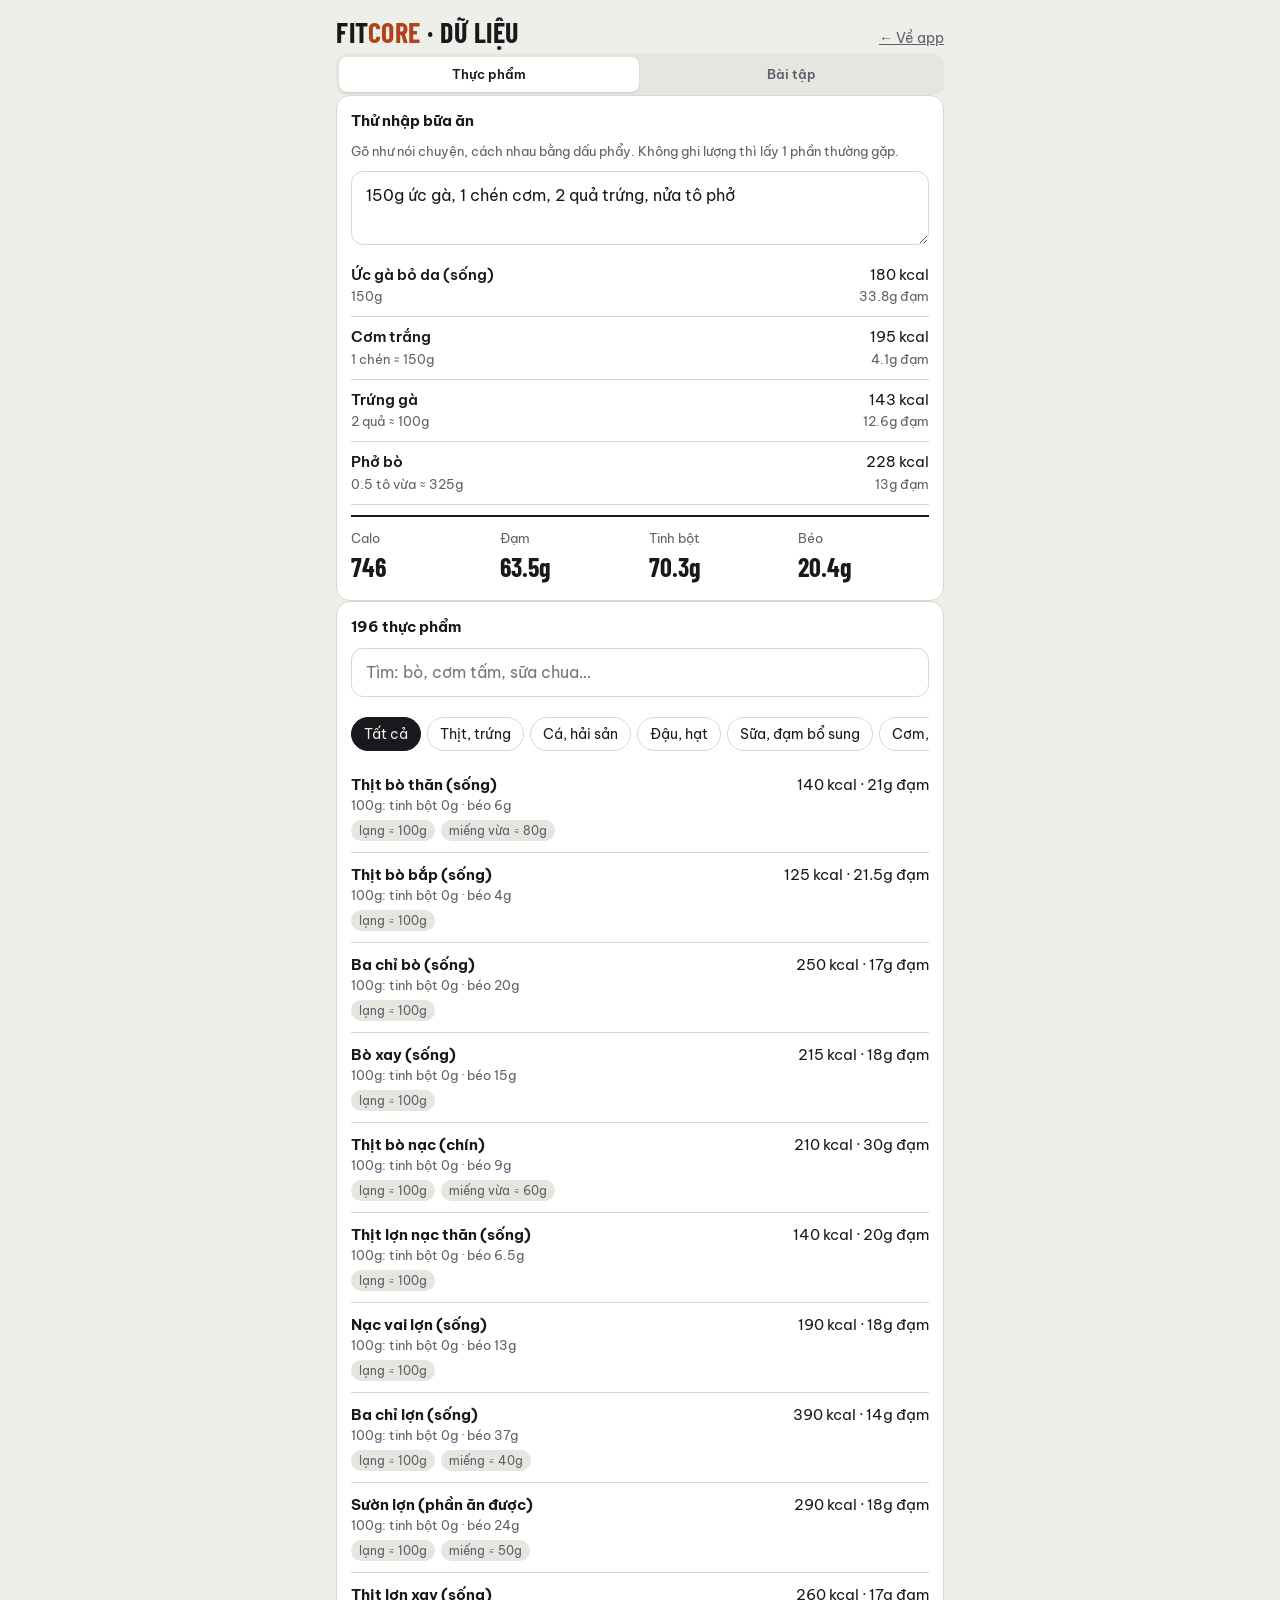
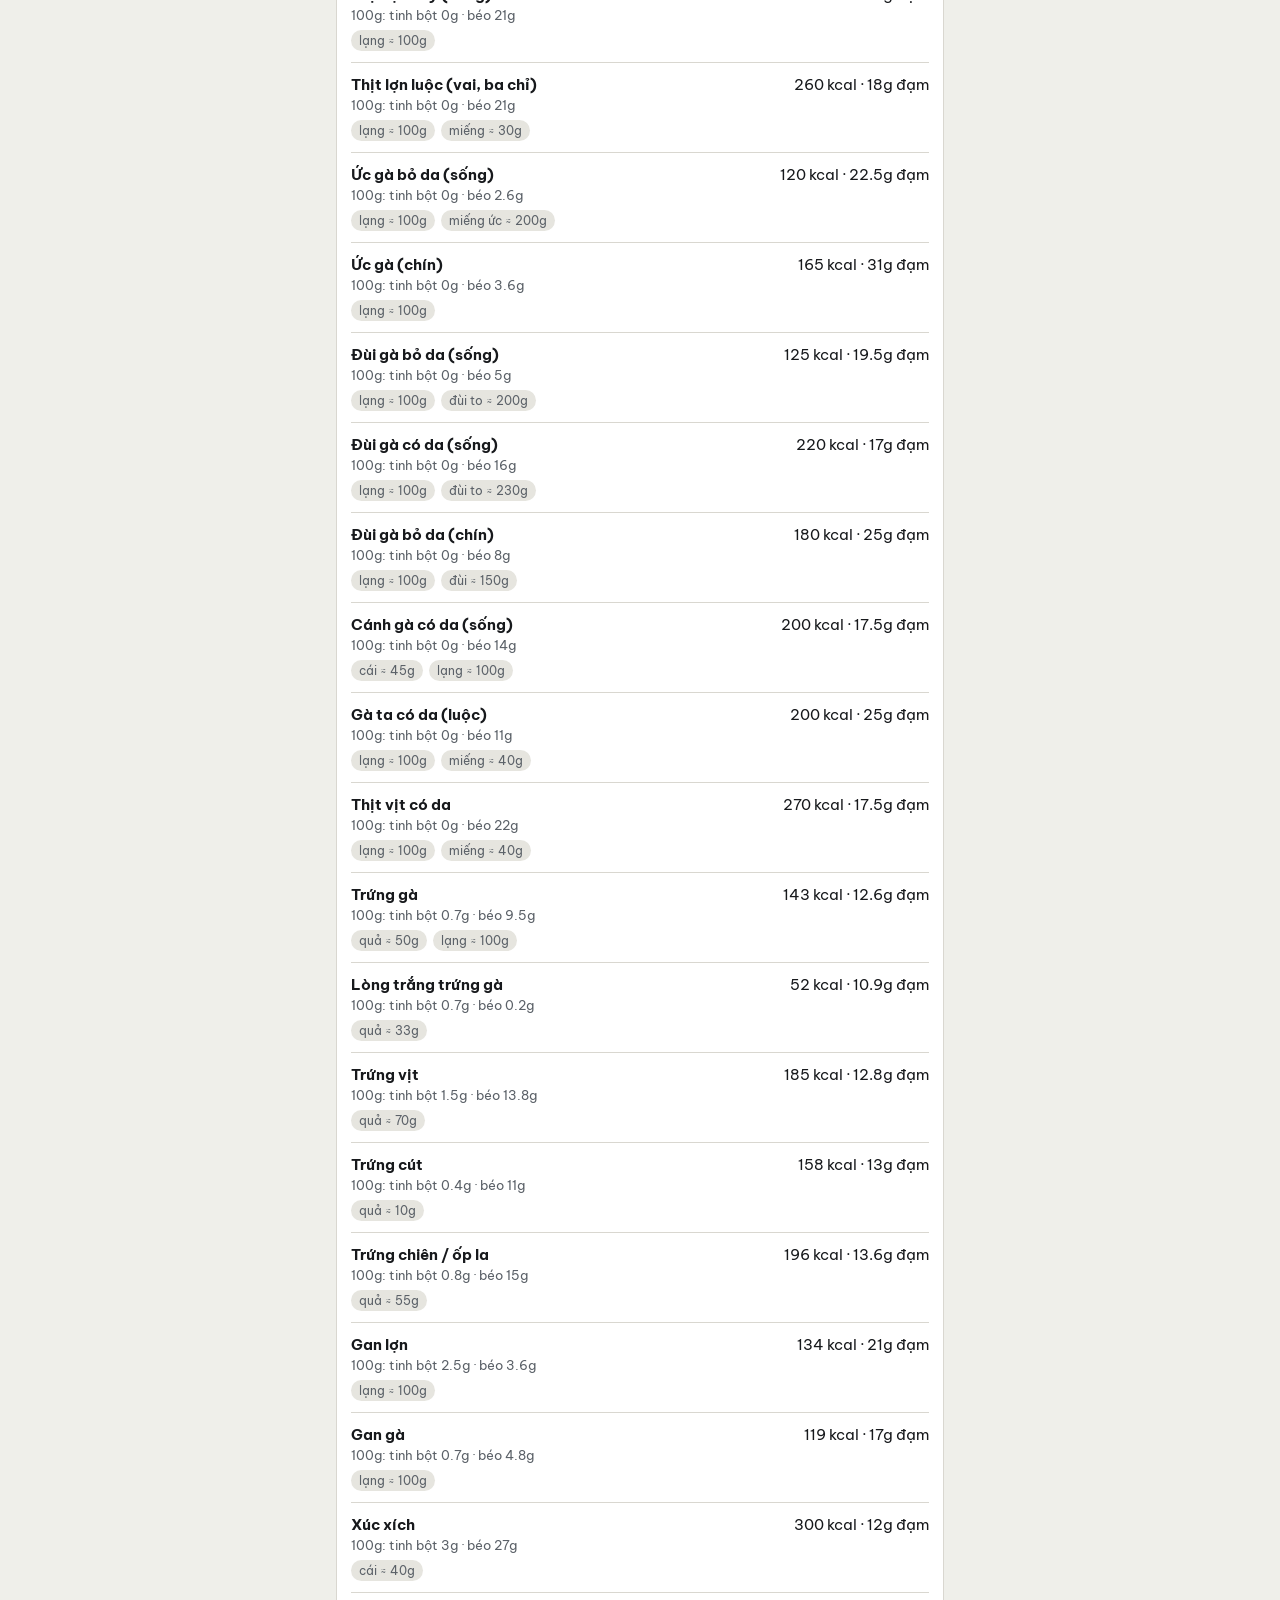
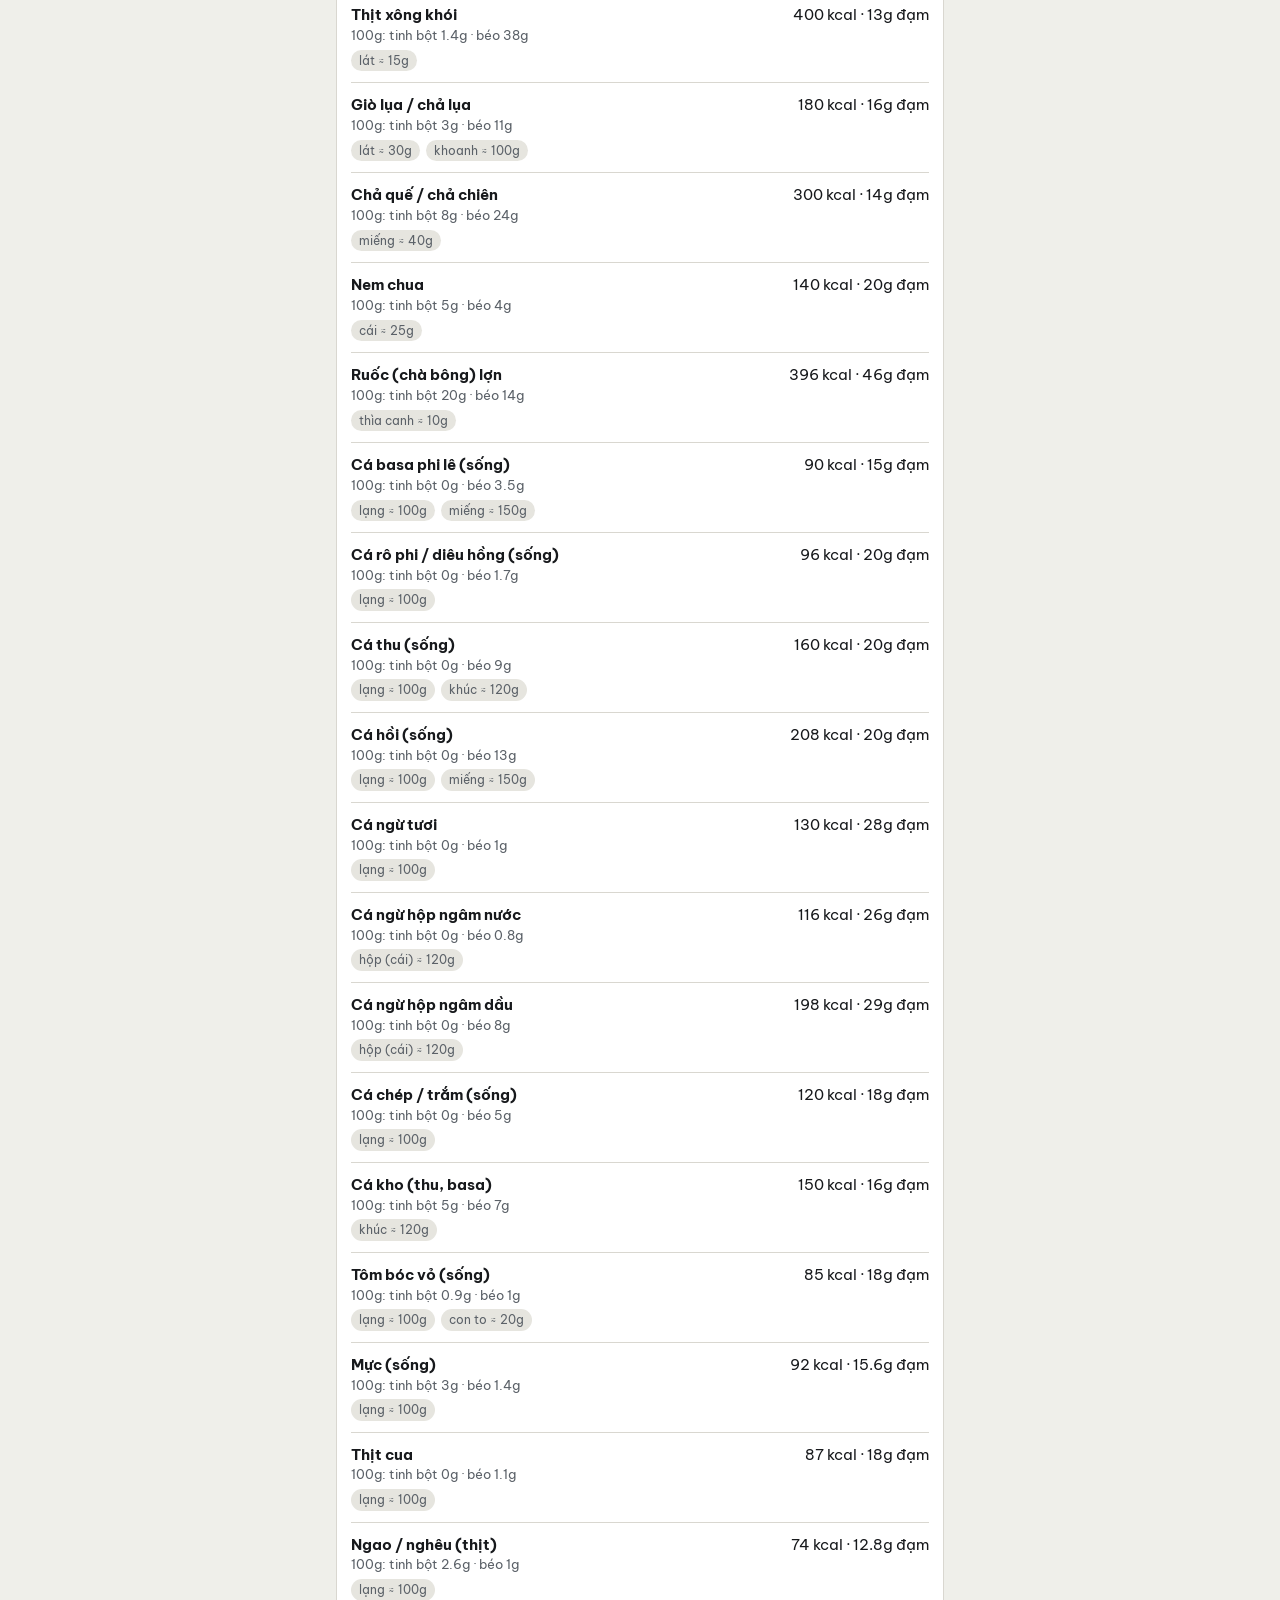
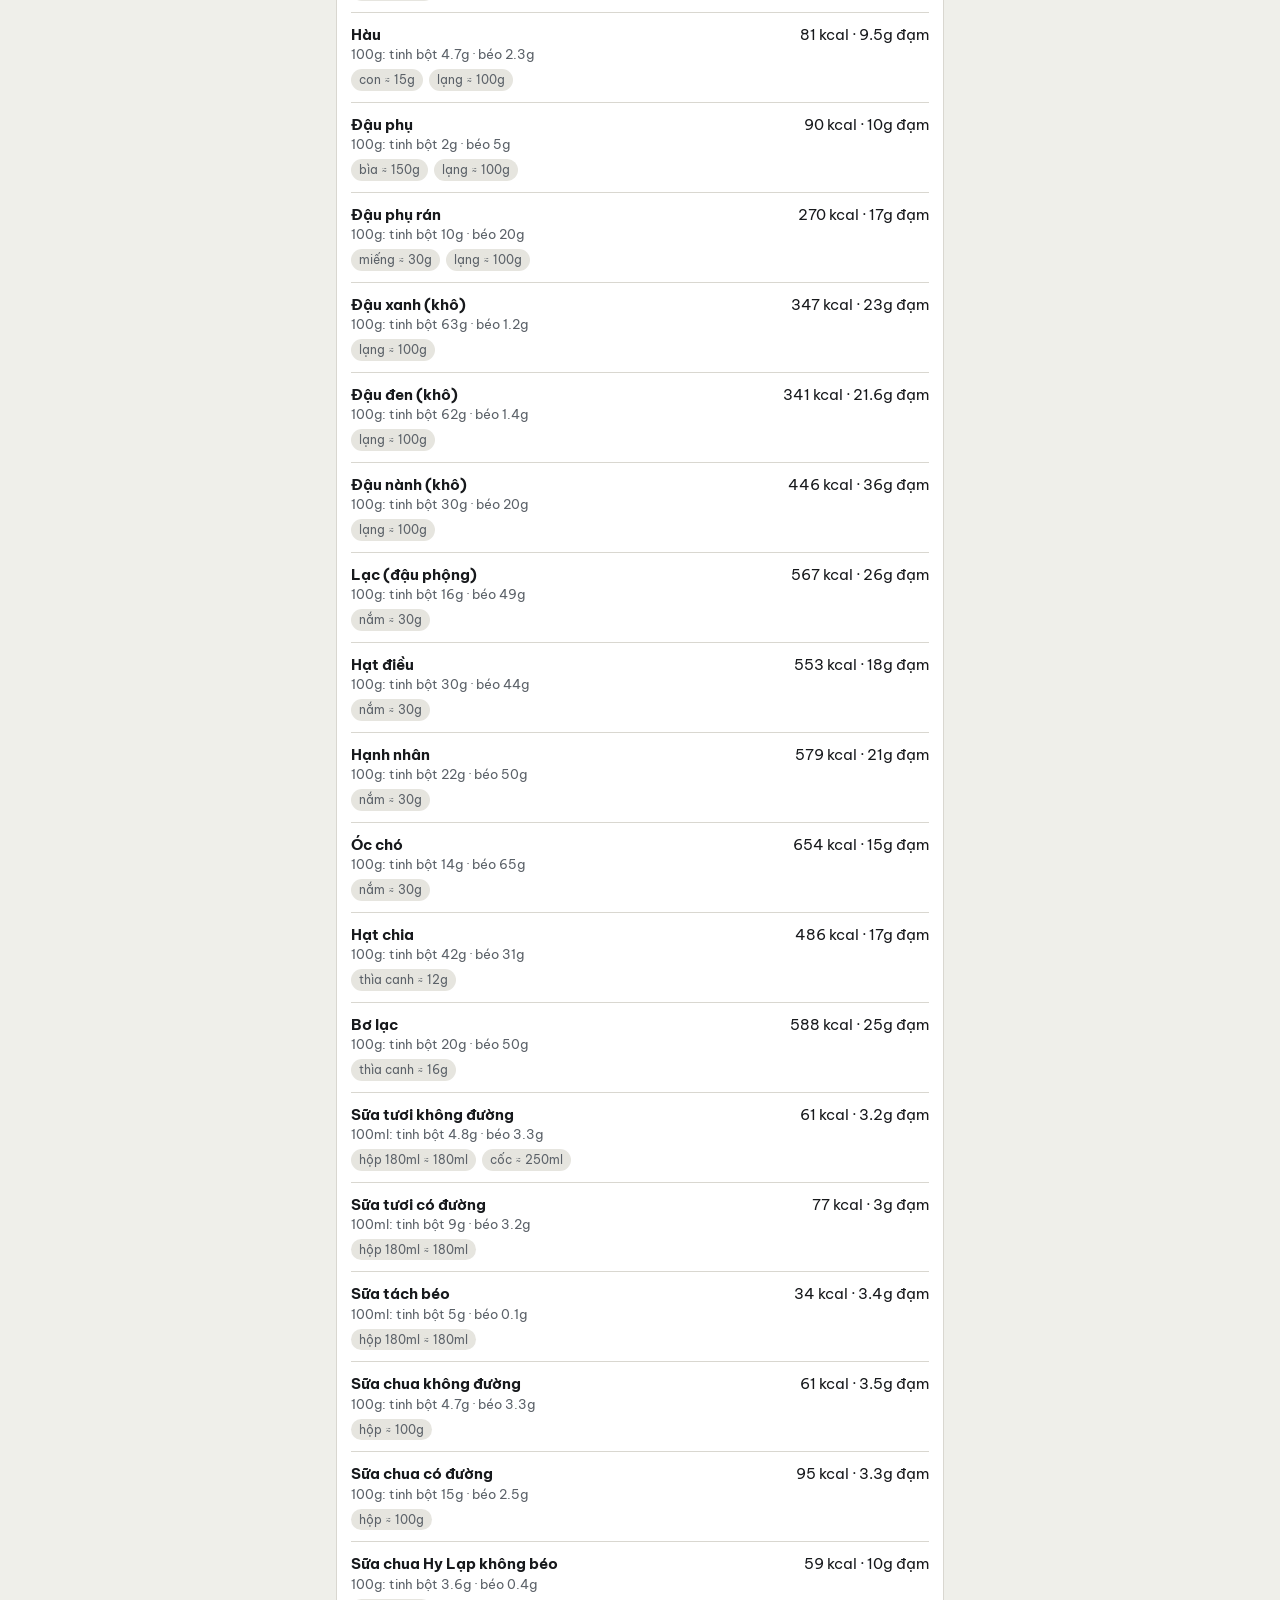
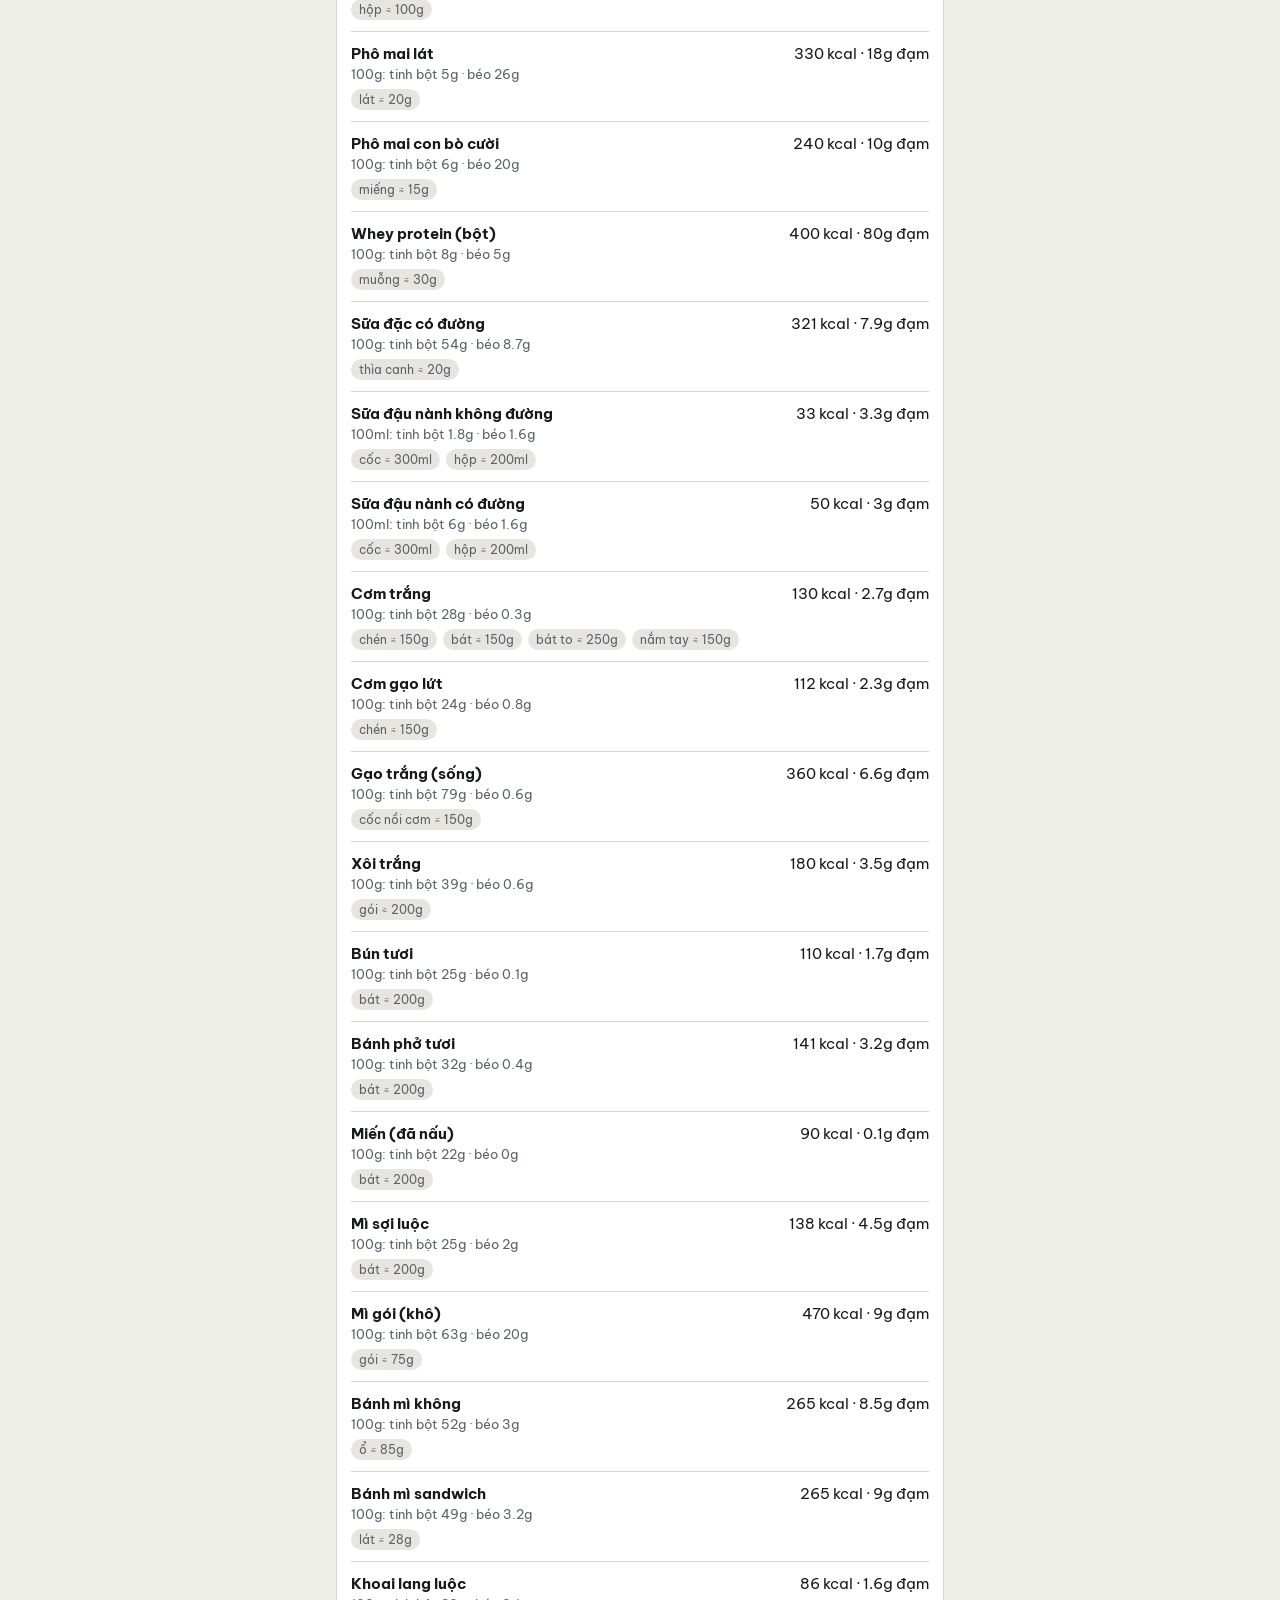
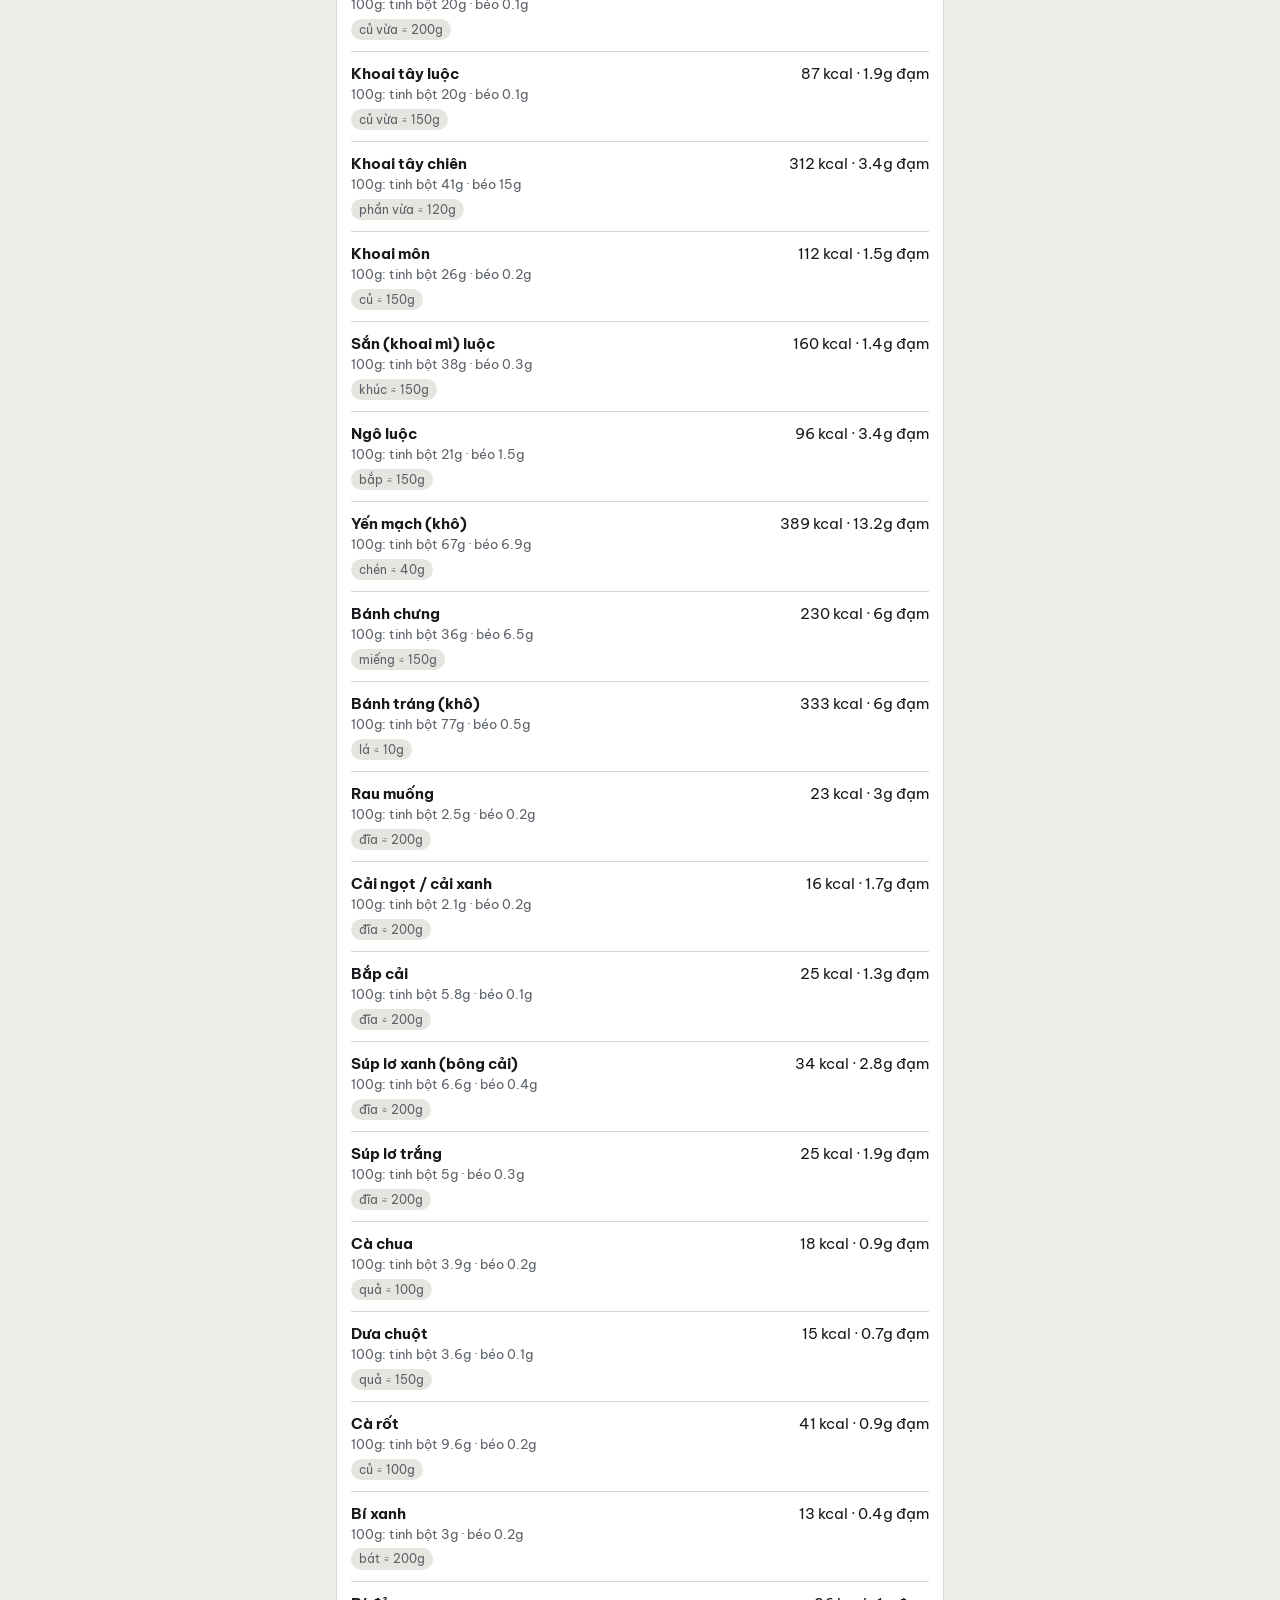
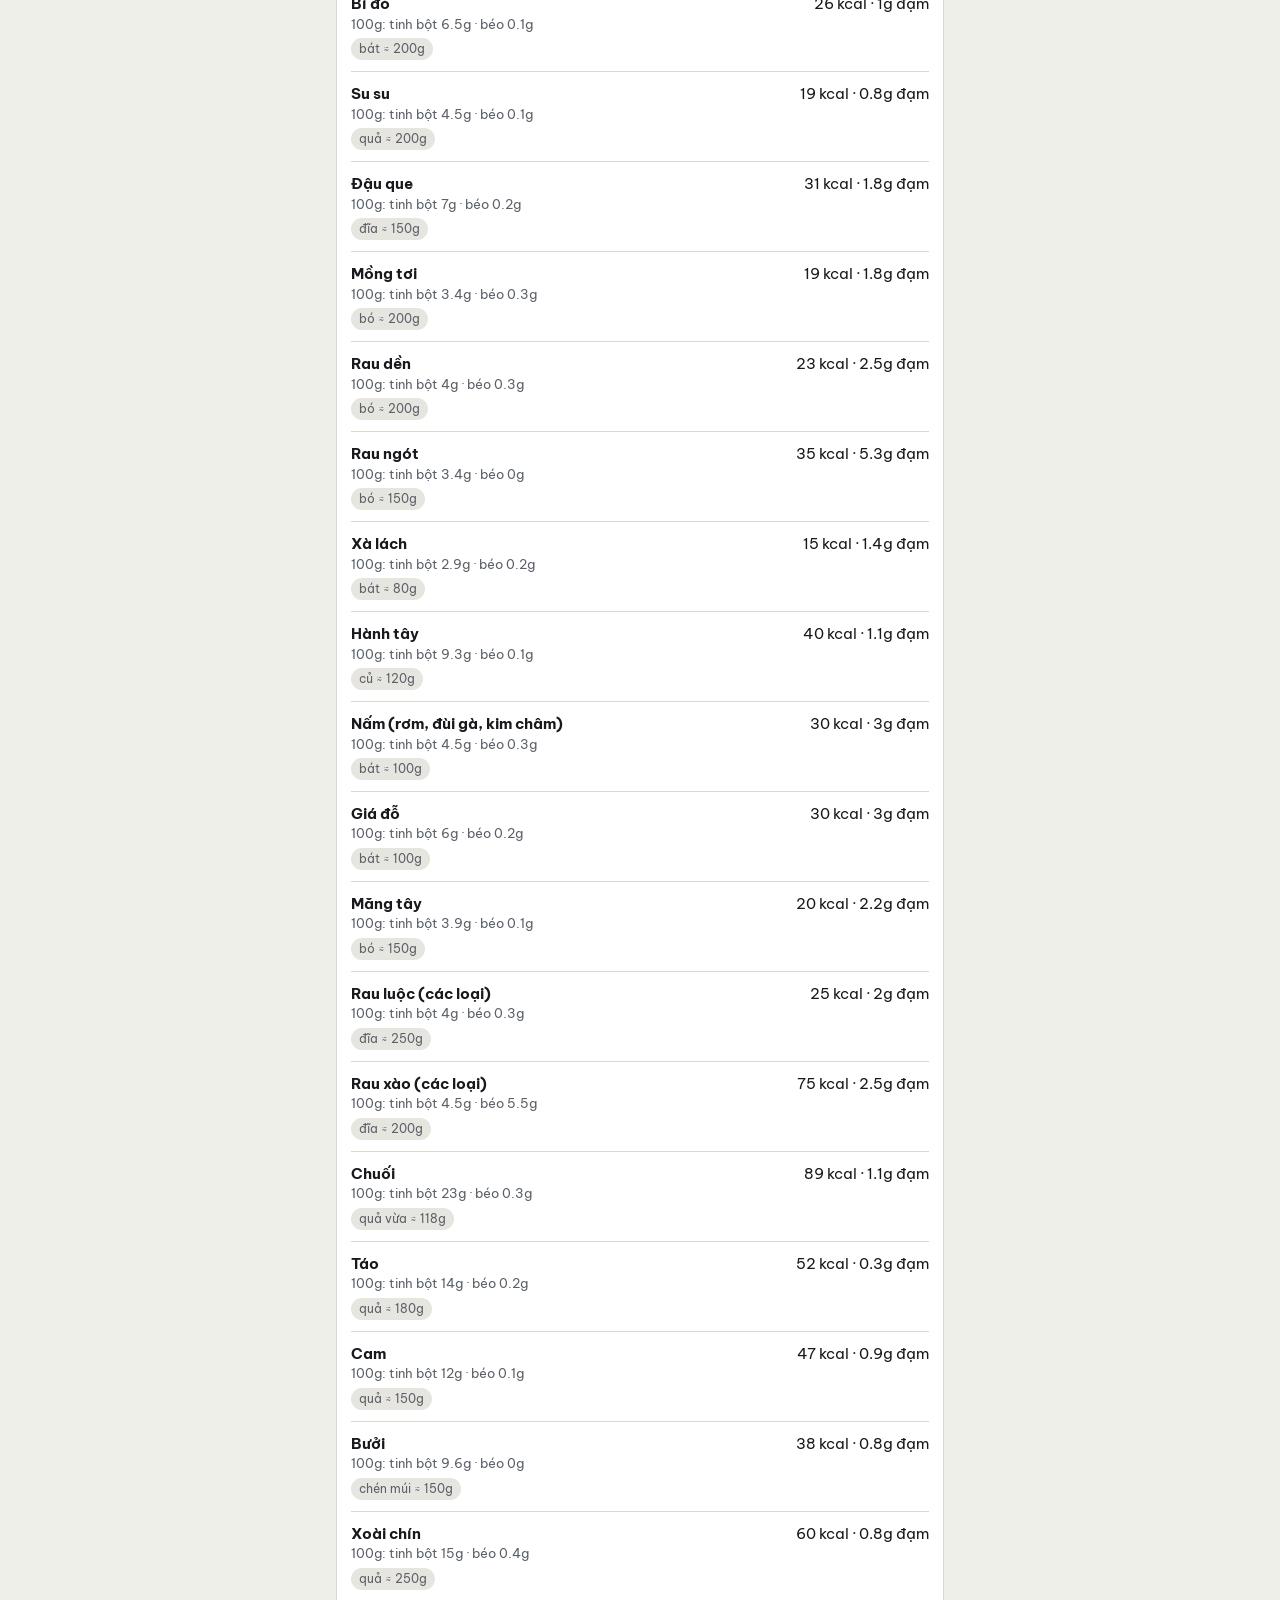
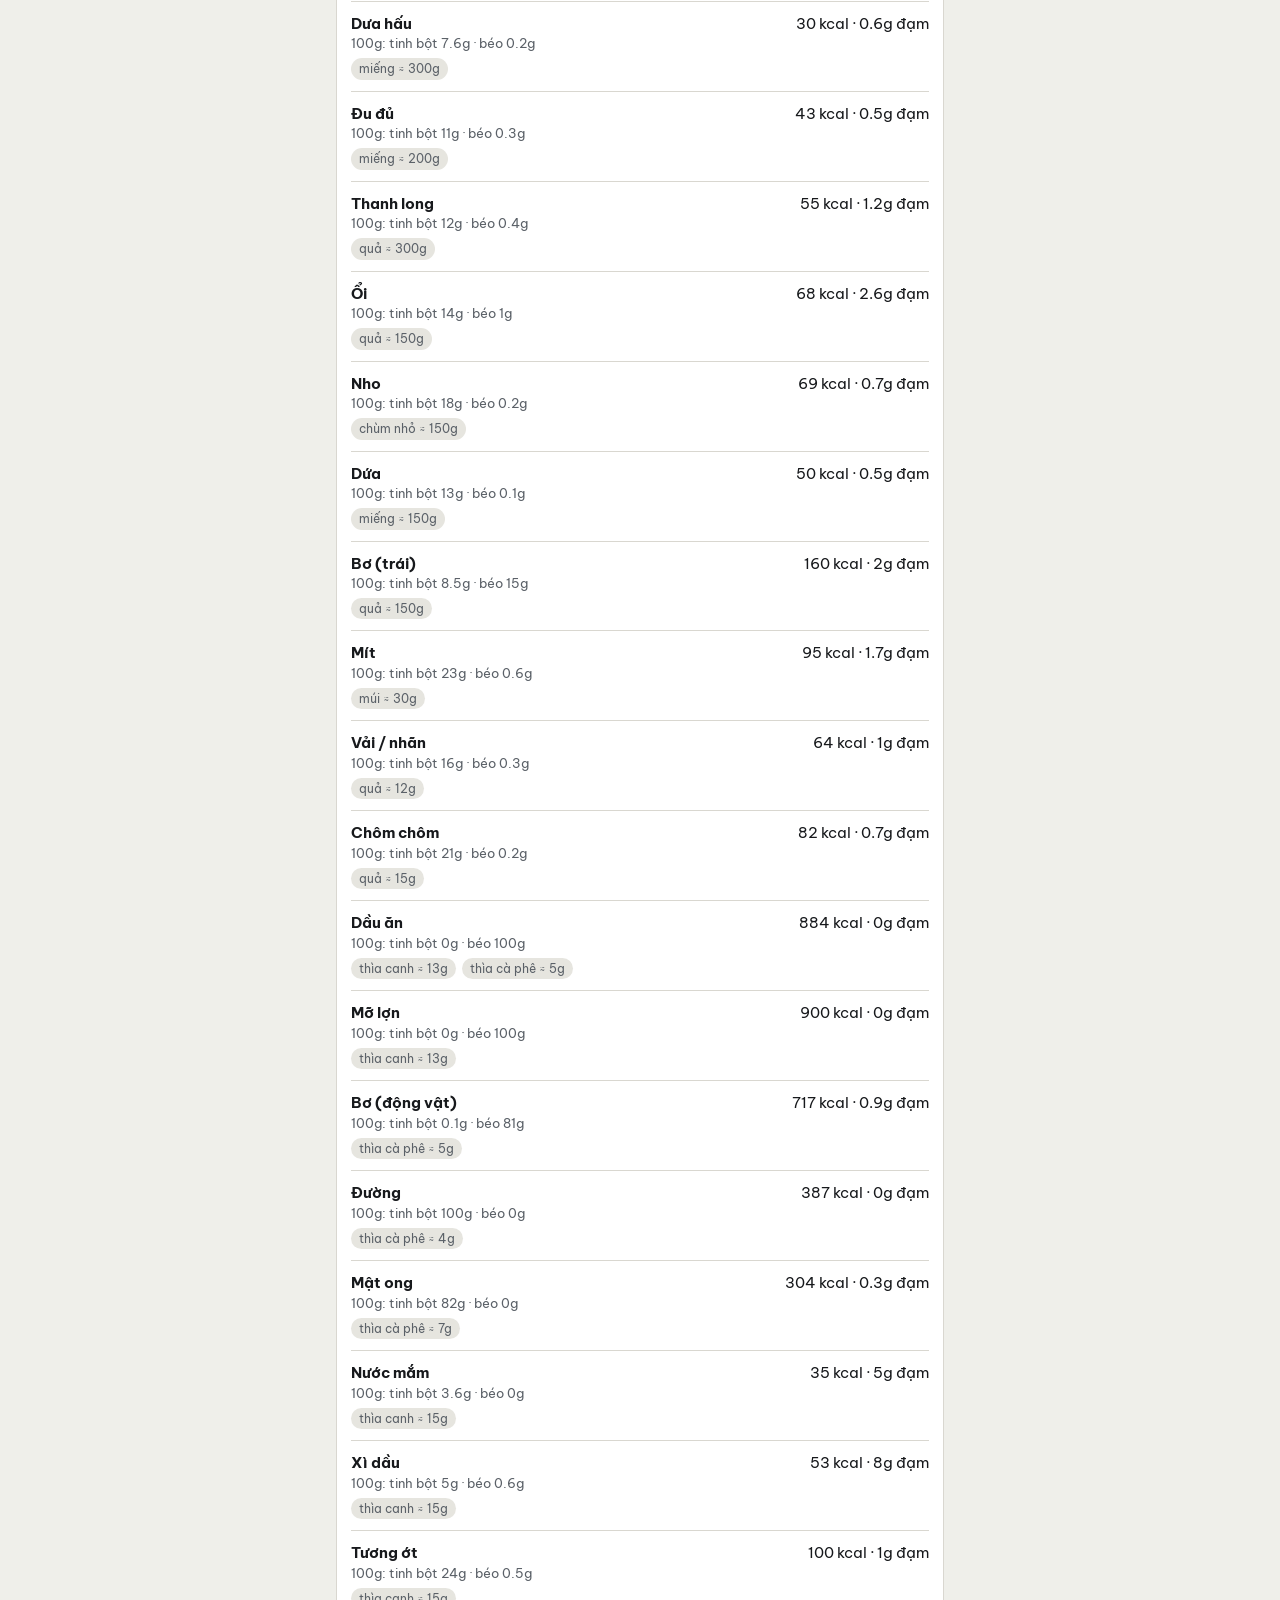
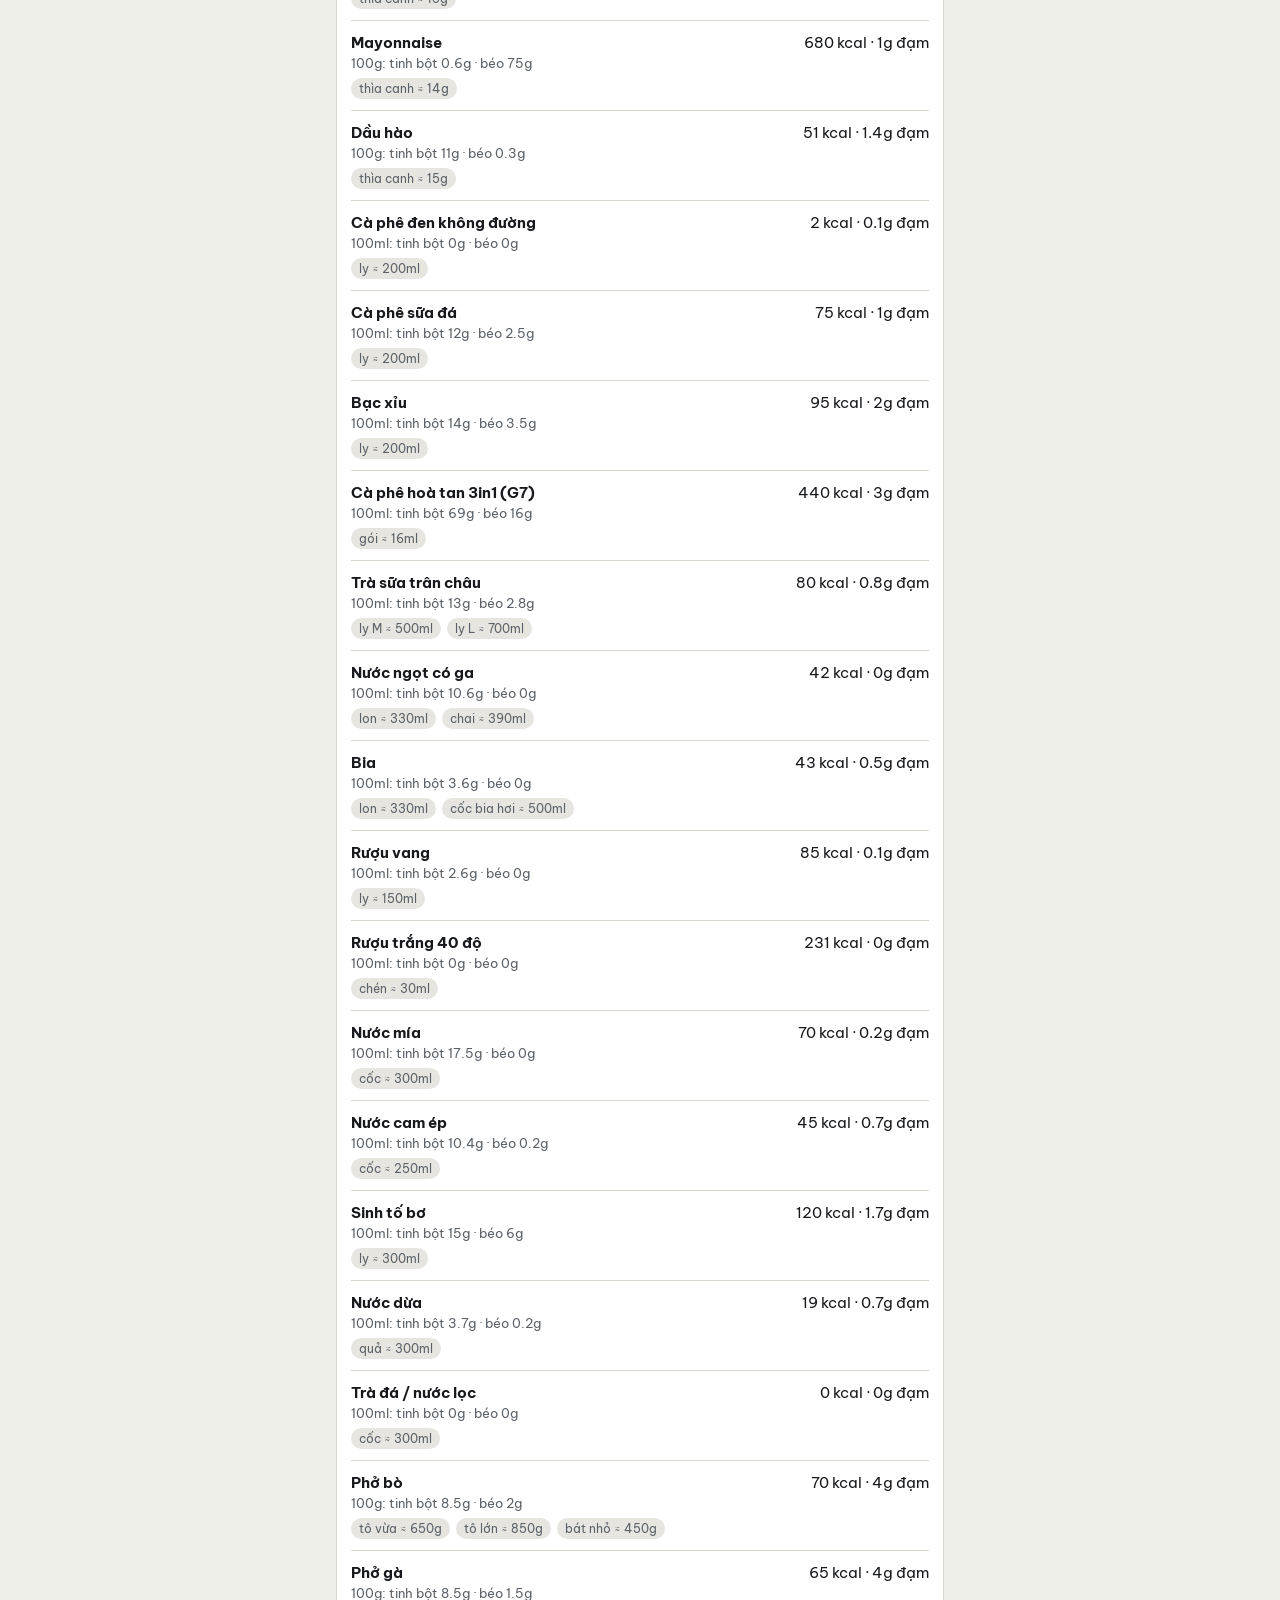
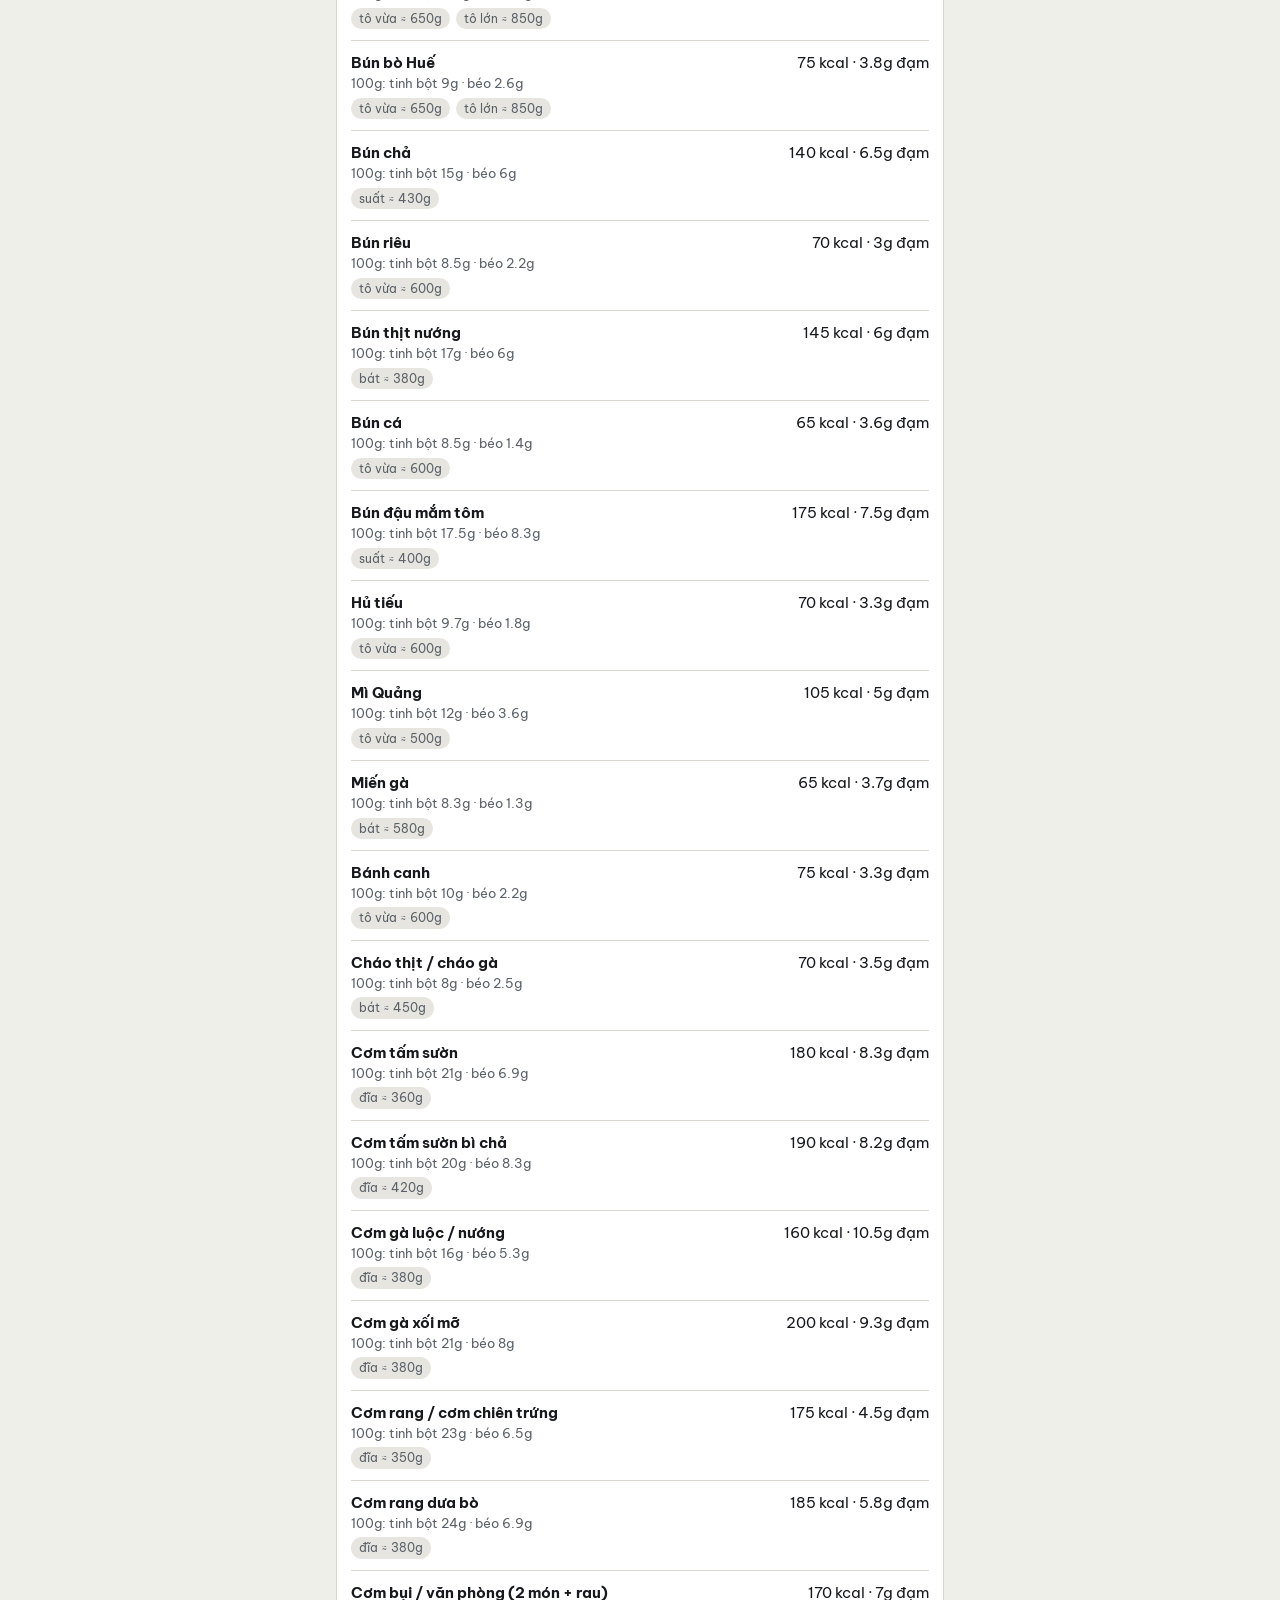
==== du-lieu.html @ a5446043 "Thêm cơ sở dữ liệu thực phẩm, bài tập và trang tra cứu - db.js: 196 thực phẩm và món Việt (macro trê" ====
<!doctype html>
<html lang="vi">
<head>
<meta charset="utf-8">
<meta name="viewport" content="width=device-width,initial-scale=1,viewport-fit=cover">
<title>FitCore Dữ liệu</title>
<meta name="theme-color" content="#EFEFEA" media="(prefers-color-scheme: light)">
<meta name="theme-color" content="#111315" media="(prefers-color-scheme: dark)">
<link rel="icon" href="icons/icon-192.png" type="image/png">
<link rel="stylesheet" href="https://fonts.googleapis.com/css2?family=Barlow+Condensed:wght@600;700&family=Be+Vietnam+Pro:wght@400;500;600;700&display=swap">
<link rel="stylesheet" href="styles.css">
<style>
  body { padding-bottom: 40px; }
  .dbw { max-width: 640px; margin: 0 auto; padding: 0 16px; }
  .dbh { display: flex; align-items: baseline; justify-content: space-between; padding: 18px 0 6px; }
  .dbh a { color: var(--muted); font-size: 14px; }
  .dbin { width: 100%; box-sizing: border-box; font: inherit; font-size: 16px; padding: 12px 14px; border-radius: 12px; border: 1px solid var(--line); background: var(--surface); color: var(--fg); }
  textarea.dbin { min-height: 74px; resize: vertical; }
  .pr { display: flex; justify-content: space-between; gap: 10px; padding: 9px 0; border-bottom: 1px solid var(--line); }
  .pr:last-child { border-bottom: 0; }
  .pr b { font-weight: 600; }
  .pr small, .mut { color: var(--muted); font-size: 13px; }
  .num { font-variant-numeric: tabular-nums; text-align: right; white-space: nowrap; }
  .tot { display: flex; gap: 18px; margin-top: 10px; padding-top: 10px; border-top: 2px solid var(--fg); }
  .tot div { flex: 1; }
  .tot strong { display: block; font-family: "Barlow Condensed", sans-serif; font-size: 26px; }
  .bad { color: var(--accent-ink, var(--accent)); }
  .fi { padding: 11px 0; border-bottom: 1px solid var(--line); }
  .fi .top2 { display: flex; justify-content: space-between; gap: 10px; }
  .un { display: flex; flex-wrap: wrap; gap: 6px; margin-top: 5px; }
  .un span { font-size: 12px; padding: 2px 8px; border-radius: 99px; background: var(--surface-2, var(--bg)); color: var(--muted); }
  .cue { margin: 6px 0 0 18px; padding: 0; font-size: 14px; }
  .cue li { margin: 2px 0; }
  .ghead { font-family: "Barlow Condensed", sans-serif; font-size: 20px; margin: 18px 0 2px; text-transform: uppercase; letter-spacing: .02em; }
  .chips2 { display: flex; gap: 6px; overflow-x: auto; padding: 10px 0 2px; scrollbar-width: none; }
  .chips2 button { flex: none; font: inherit; font-size: 14px; padding: 6px 12px; border-radius: 99px; border: 1px solid var(--line); background: var(--surface); color: var(--fg); }
  .chips2 button.on { background: var(--fg); color: var(--bg); border-color: var(--fg); }
  .ex-eq { font-size: 13px; color: var(--muted); }
</style>
</head>
<body>
<div class="dbw">
  <div class="dbh"><h1 class="brand">Fit<span>Core</span> · Dữ liệu</h1><a href="./">← Về app</a></div>
  <div class="seg" id="tabs"><button data-t="food" aria-pressed="true">Thực phẩm</button><button data-t="ex" aria-pressed="false">Bài tập</button></div>
  <div id="out"></div>
</div>
<script src="db.js"></script>
<script>
(function () {
  "use strict";
  var D = window.FitDB, tab = "food", grp = "", q = "", mus = "";
  var EX_TRY = "150g ức gà, 1 chén cơm, 2 quả trứng, nửa tô phở";
  function esc(s) { return String(s).replace(/[&<>"]/g, function (c) { return { "&": "&amp;", "<": "&lt;", ">": "&gt;", '"': "&quot;" }[c]; }); }
  function r1(x) { return Math.round(x * 10) / 10; }
  function unitTxt(f, u) { return u.n + " ≈ " + u.g + (f.liquid ? "ml" : "g"); }

  function parseHtml(txt) {
    var rows = D.parse(txt), t = { kcal: 0, p: 0, c: 0, f: 0 }, h = "";
    rows.forEach(function (r) {
      if (!r.ok) { h += '<div class="pr"><span class="bad">"' + esc(r.text) + '": chưa có trong dữ liệu</span></div>'; return; }
      ["kcal", "p", "c", "f"].forEach(function (k) { t[k] += r.r[k]; });
      var amt = (r.unit.g === 1 || r.unit.g === 1000 || r.unit.n === "lang") ? r.grams + (r.food.liquid ? "ml" : "g") : r1(r.qty) + " " + r.unit.n + " ≈ " + r.grams + (r.food.liquid ? "ml" : "g");
      h += '<div class="pr"><div><b>' + esc(r.food.n) + '</b><br><small>' + esc(amt) + '</small></div><div class="num">' + r.r.kcal + ' kcal<br><small>' + r.r.p + 'g đạm</small></div></div>';
    });
    if (!rows.length) return '<p class="mut">Gõ món bạn ăn, ví dụ: ' + EX_TRY + '</p>';
    return h + '<div class="tot"><div><span class="mut">Calo</span><strong>' + Math.round(t.kcal) + '</strong></div><div><span class="mut">Đạm</span><strong>' + r1(t.p) + 'g</strong></div><div><span class="mut">Tinh bột</span><strong>' + r1(t.c) + 'g</strong></div><div><span class="mut">Béo</span><strong>' + r1(t.f) + 'g</strong></div></div>';
  }

  function foodList() {
    var list = q ? D.search(q, 40) : D.FOODS.filter(function (f) { return !grp || f.g === grp; });
    if (!list.length) return '<p class="mut" style="padding:12px 0">Không thấy món nào.</p>';
    return list.map(function (f) {
      return '<div class="fi"><div class="top2"><b>' + esc(f.n) + '</b><span class="num">' + f.kcal + ' kcal · ' + f.p + 'g đạm</span></div>' +
        '<div class="mut">' + (f.liquid ? "100ml" : "100g") + ': tinh bột ' + f.c + 'g · béo ' + f.f + 'g</div>' +
        '<div class="un">' + f.units.map(function (u) { return "<span>" + esc(unitTxt(f, u)) + "</span>"; }).join("") + '</div></div>';
    }).join("");
  }

  function renderFood() {
    var chips = '<button data-g="" class="' + (grp ? "" : "on") + '">Tất cả</button>' + Object.keys(D.GROUPS).map(function (g) {
      return '<button data-g="' + g + '" class="' + (grp === g ? "on" : "") + '">' + D.GROUPS[g] + '</button>';
    }).join("");
    return '<section class="card"><h2>Thử nhập bữa ăn</h2><p class="mut">Gõ như nói chuyện, cách nhau bằng dấu phẩy. Không ghi lượng thì lấy 1 phần thường gặp.</p>' +
      '<textarea class="dbin" id="try" placeholder="' + EX_TRY + '">' + EX_TRY + '</textarea><div id="res">' + parseHtml(EX_TRY) + '</div></section>' +
      '<section class="card"><h2>' + D.FOODS.length + ' thực phẩm</h2><input class="dbin" id="q" placeholder="Tìm: bò, cơm tấm, sữa chua…" value="' + esc(q) + '">' +
      '<div class="chips2" id="grp">' + chips + '</div><div id="fl">' + foodList() + '</div>' +
      '<p class="mut" style="margin-top:12px">Thực phẩm thô lấy gần đúng theo Bảng thành phần thực phẩm Việt Nam và USDA. Món nấu sẵn ước tính theo khẩu phần phổ biến nên có thể lệch 15–25%. Thịt cá ghi rõ sống hay chín, vì nấu chín mất nước nên 100g chín nhiều đạm hơn 100g sống.</p></section>';
  }

  function renderEx() {
    var chips = '<button data-m="" class="' + (mus ? "" : "on") + '">Tất cả</button>' + Object.keys(D.MUSCLES).map(function (m) {
      return '<button data-m="' + m + '" class="' + (mus === m ? "on" : "") + '">' + D.MUSCLES[m] + '</button>';
    }).join("");
    var h = "";
    Object.keys(D.MUSCLES).forEach(function (m) {
      if (mus && mus !== m) return;
      var list = D.EXERCISES.filter(function (e) { return e.main === m; });
      if (!list.length) return;
      h += '<div class="ghead">' + D.MUSCLES[m] + ' · ' + list.length + ' bài</div>';
      h += list.map(function (e) {
        var sec = Object.keys(e.m).filter(function (k) { return e.m[k] < 1; }).map(function (k) { return D.MUSCLES[k]; });
        return '<div class="fi"><div class="top2"><b>' + esc(e.n) + '</b><span class="mut">' + D.PATTERNS[e.pat] + '</span></div>' +
          '<div class="ex-eq">' + D.EQUIP[e.eq] + (sec.length ? ' · phụ: ' + sec.join(", ") : '') + (e.bw ? ' · tạ cơ thể' : ' · tăng ' + String(e.inc).replace(".", ",") + 'kg') + '</div>' +
          '<ul class="cue">' + e.cues.map(function (c) { return "<li>" + esc(c) + "</li>"; }).join("") + '</ul>' +
          '<a class="mut" target="_blank" rel="noopener" href="https://www.youtube.com/results?search_query=' + encodeURIComponent(e.en + " form") + '">Xem video mẫu ↗</a></div>';
      }).join("");
    });
    return '<section class="card"><h2>' + D.EXERCISES.length + ' bài tập</h2><p class="mut">Mỗi bài có cơ chính, cơ phụ (tính ½ hiệp), dụng cụ, bước tăng tạ và lưu ý kỹ thuật.</p>' +
      '<div class="chips2" id="mus">' + chips + '</div>' + h + '</section>';
  }

  var out = document.getElementById("out");
  function render() { out.innerHTML = tab === "food" ? renderFood() : renderEx(); }
  document.getElementById("tabs").addEventListener("click", function (e) {
    var b = e.target.closest("button"); if (!b) return;
    tab = b.dataset.t; [].forEach.call(this.children, function (x) { x.setAttribute("aria-pressed", x === b); }); render();
  });
  out.addEventListener("input", function (e) {
    if (e.target.id === "try") document.getElementById("res").innerHTML = parseHtml(e.target.value);
    if (e.target.id === "q") { q = e.target.value; document.getElementById("fl").innerHTML = foodList(); }
  });
  out.addEventListener("click", function (e) {
    var b = e.target.closest("button"); if (!b) return;
    if (b.dataset.g != null) { grp = b.dataset.g; q = ""; render(); }
    if (b.dataset.m != null) { mus = b.dataset.m; render(); }
  });
  render();
})();
</script>
</body>
</html>
---- styles.css ----
/* Layout: one mobile column (max 640px), three tabs at the bottom, rest timer above them.
   Numbers set in a condensed display face like a gym whiteboard; everything else plain. */
:root {
  --bg: #EFEFEA;
  --surface: #FFFFFF;
  --surface-2: #E6E5DF;
  --fg: #17191C;
  --muted: #5B6168;
  --line: #D9D7D0;
  --accent: #D9531E;
  --accent-ink: #B0431A;
  --on-accent: #FFFFFF;
  --good: #2E7D4F;
  --good-soft: #DCEFE3;
  --warn: #8A5A00;
  --warn-soft: #F6E7C8;
  --blue: #2F6FB0;
  --font-display: 'Barlow Condensed', 'Arial Narrow', Arial, sans-serif;
  --font-body: 'Be Vietnam Pro', -apple-system, 'Segoe UI', Roboto, Arial, sans-serif;
  --nav-h: 60px;
  color-scheme: light;
}
@media (prefers-color-scheme: dark) {
  :root {
    --bg: #111315; --surface: #1A1D20; --surface-2: #24282C; --fg: #ECEAE5; --muted: #9AA1A8; --line: #2E3237;
    --accent: #F0743A; --accent-ink: #F59565; --on-accent: #111315; --good: #6BCB93; --good-soft: #1D3328;
    --warn: #F2C26B; --warn-soft: #3A2F1A; --blue: #7FB2E5; color-scheme: dark;
  }
}

* { box-sizing: border-box; -webkit-tap-highlight-color: transparent; }
[hidden] { display: none !important; }
html, body { margin: 0; }
body { background: var(--bg); color: var(--fg); font-family: var(--font-body); font-size: 15px; line-height: 1.45; -webkit-text-size-adjust: 100%; }
h1, h2, h3, p { margin: 0; }
h1, h2, h3 { text-wrap: balance; }
button { font: inherit; color: inherit; cursor: pointer; }
button:focus-visible, input:focus-visible, select:focus-visible, a:focus-visible { outline: 2px solid var(--accent); outline-offset: 2px; }
button:disabled { opacity: .4; cursor: default; }
a { color: inherit; }
.num { font-variant-numeric: tabular-nums; }
.muted { color: var(--muted); }
.note { font-size: 12px; color: var(--muted); }
.label { font-size: 11px; font-weight: 600; letter-spacing: 1.1px; text-transform: uppercase; color: var(--muted); }
.disp { font-family: var(--font-display); font-weight: 700; line-height: 1; }
.big { font-family: var(--font-display); font-weight: 700; font-size: 30px; line-height: 1; }
.huge { font-family: var(--font-display); font-weight: 700; font-size: 52px; line-height: .95; }
.up { color: var(--good); }
.down { color: var(--accent-ink); }

/* Header & nav */
.top { position: sticky; top: 0; z-index: 15; background: var(--bg); padding-top: env(safe-area-inset-top, 0px); padding-left: max(16px, env(safe-area-inset-left, 0px)); padding-right: max(16px, env(safe-area-inset-right, 0px)); }
.top-in { max-width: 640px; margin: 0 auto; display: flex; justify-content: space-between; align-items: center; padding-block: 10px; }
.brand { font-family: var(--font-display); font-weight: 700; font-size: 28px; letter-spacing: .5px; text-transform: uppercase; line-height: 1; }
.brand span { color: var(--accent-ink); }
.gear { border: 0; background: transparent; width: 40px; height: 40px; display: grid; place-items: center; border-radius: 10px; }
.gear svg { width: 22px; height: 22px; fill: none; stroke: var(--fg); stroke-width: 1.8; stroke-linecap: round; stroke-linejoin: round; }
.wrap { max-width: 640px; margin: 0 auto; display: flex; flex-direction: column; gap: 12px; padding-left: max(16px, env(safe-area-inset-left, 0px)); padding-right: max(16px, env(safe-area-inset-right, 0px)); padding-block: 4px calc(var(--nav-h) + 110px + env(safe-area-inset-bottom, 0px)); }
.nav { position: fixed; left: 0; right: 0; bottom: 0; z-index: 18; background: var(--surface); border-top: 1px solid var(--line); padding-bottom: env(safe-area-inset-bottom, 0px); padding-left: env(safe-area-inset-left, 0px); padding-right: env(safe-area-inset-right, 0px); }
.nav-in { max-width: 640px; margin: 0 auto; display: grid; grid-template-columns: repeat(3, 1fr); height: var(--nav-h); }
.nav button { border: 0; background: transparent; display: flex; flex-direction: column; align-items: center; justify-content: center; gap: 2px; font-size: 12px; font-weight: 600; color: var(--muted); }
.nav svg { width: 24px; height: 24px; fill: none; stroke: currentColor; stroke-width: 1.8; stroke-linecap: round; stroke-linejoin: round; }
.nav button[aria-current="page"] { color: var(--accent-ink); }

/* Blocks */
.card { background: var(--surface); border: 1px solid var(--line); border-radius: 14px; padding: 14px; display: flex; flex-direction: column; gap: 10px; min-width: 0; }
.card > h2, .sec { font-size: 15px; font-weight: 700; }
.row { display: flex; gap: 10px; align-items: center; flex-wrap: wrap; }
.between { justify-content: space-between; }
.grid2 { display: grid; grid-template-columns: repeat(2, minmax(0, 1fr)); gap: 10px; }
.grid3 { display: grid; grid-template-columns: repeat(3, minmax(0, 1fr)); gap: 10px; }
.stat { display: flex; flex-direction: column; gap: 3px; min-width: 0; }
.stat b { font-family: var(--font-display); font-size: 26px; line-height: 1; }
.empty { font-size: 14px; color: var(--muted); }
.banner { font-size: 13px; padding: 10px 12px; border-radius: 10px; background: var(--surface); border: 1px solid var(--line); }
.banner.good { background: var(--good-soft); border-color: transparent; }
.banner.warn { background: var(--warn-soft); border-color: transparent; }
.datebar { display: flex; align-items: center; justify-content: space-between; gap: 8px; }
.datebar .d { font-family: var(--font-display); font-weight: 700; font-size: 22px; }
.icon { width: 38px; height: 38px; border-radius: 10px; border: 1px solid var(--line); background: var(--surface); font-size: 18px; line-height: 1; }

.btn { border: 0; border-radius: 12px; padding: 13px 16px; font-weight: 700; font-size: 15px; background: var(--accent); color: var(--on-accent); }
.btn.dark { background: var(--fg); color: var(--bg); }
.btn.ghost { background: transparent; color: var(--fg); border: 1px solid var(--line); font-weight: 600; }
.btn.sm { padding: 8px 12px; font-size: 13px; border-radius: 10px; }
.link { border: 0; background: transparent; color: var(--accent-ink); font-weight: 600; font-size: 13px; padding: 4px 0; }
.x { border: 0; background: transparent; color: var(--muted); font-size: 18px; padding: 4px 8px; border-radius: 8px; }
label.field { display: flex; flex-direction: column; gap: 4px; font-size: 13px; color: var(--muted); min-width: 0; }
input, select { font: inherit; font-weight: 600; color: var(--fg); background: var(--bg); border: 1px solid var(--line); border-radius: 10px; padding: 10px; width: 100%; min-width: 0; font-size: 16px; }
.seg { display: grid; grid-auto-flow: column; grid-auto-columns: 1fr; background: var(--surface-2); border-radius: 10px; padding: 3px; gap: 3px; }
.seg button { border: 0; background: transparent; padding: 8px 4px; border-radius: 8px; font-weight: 600; font-size: 13px; color: var(--muted); }
.seg button[aria-pressed="true"] { background: var(--surface); color: var(--fg); box-shadow: 0 1px 2px rgba(0,0,0,.12); }
.chips { display: flex; flex-wrap: wrap; gap: 6px; }
.chip { border: 1px solid var(--line); background: var(--surface); border-radius: 99px; padding: 7px 12px; font-size: 13px; font-weight: 600; }
.chip[aria-pressed="true"] { background: var(--fg); color: var(--bg); border-color: var(--fg); }
.step { display: inline-flex; align-items: center; border: 1px solid var(--line); border-radius: 10px; background: var(--bg); }
.step button { border: 0; background: transparent; width: 36px; height: 38px; font-size: 20px; font-weight: 600; }
.step b { min-width: 42px; text-align: center; font-family: var(--font-display); font-size: 20px; }

/* Bars */
.bar { height: 8px; background: var(--surface-2); border-radius: 99px; overflow: hidden; position: relative; }
.bar i { position: absolute; inset: 0 auto 0 0; border-radius: 99px; background: var(--fg); }
.bar.p i { background: var(--accent); }
.bar.over i { background: var(--accent-ink); }

/* ---------- Tập ---------- */
.next-ex { display: flex; justify-content: space-between; gap: 10px; padding: 8px 0; border-top: 1px solid var(--line); font-size: 14px; }
.next-ex:first-of-type { border-top: 0; }
.next-ex span:last-child { color: var(--muted); white-space: nowrap; font-variant-numeric: tabular-nums; }
.wo-head { position: sticky; top: calc(58px + env(safe-area-inset-top, 0px)); z-index: 5; background: var(--bg); display: flex; justify-content: space-between; align-items: center; padding-block: 6px; }
.ex { background: var(--surface); border: 1px solid var(--line); border-radius: 14px; padding: 12px; display: flex; flex-direction: column; gap: 8px; }
.ex.done { border-color: var(--good); }
.ex-top { display: flex; justify-content: space-between; align-items: flex-start; gap: 8px; }
.ex-name { font-weight: 700; font-size: 16px; }
.ex-name a { text-decoration: none; }
.target { font-size: 13px; background: var(--surface-2); border-radius: 8px; padding: 6px 10px; }
.target b { font-weight: 700; }
.sets-h, .srow { display: grid; grid-template-columns: 18px minmax(0, 1fr) minmax(0, .8fr) minmax(0, 1.5fr) 40px; gap: 6px; align-items: center; }
.sets-h { font-size: 11px; color: var(--muted); font-weight: 600; text-transform: uppercase; letter-spacing: .6px; }
.srow { padding: 3px 0; border-radius: 10px; }
.srow.on { background: var(--good-soft); }
.srow .n { font-family: var(--font-display); font-weight: 700; color: var(--muted); text-align: center; }
.srow input { padding: 9px 6px; text-align: center; }
.rir { display: grid; grid-template-columns: repeat(4, 1fr); gap: 2px; background: var(--surface-2); border-radius: 9px; padding: 2px; }
.rir button { border: 0; background: transparent; border-radius: 7px; padding: 8px 0; font-size: 13px; font-weight: 700; color: var(--muted); }
.rir button[aria-pressed="true"] { background: var(--fg); color: var(--bg); }
.tick { width: 40px; height: 40px; border-radius: 50%; border: 2px solid var(--line); background: var(--surface); font-weight: 700; color: var(--muted); }
.tick.on { background: var(--good); border-color: var(--good); color: var(--surface); }

/* ---------- Ăn ---------- */
.left { display: grid; grid-template-columns: 1fr 1fr; gap: 14px; }
.left .stat b { font-size: 44px; }
.left .stat .note b { font-size: inherit; font-family: inherit; }
.food-row { display: flex; align-items: center; gap: 10px; width: 100%; border: 0; border-top: 1px solid var(--line); background: transparent; padding: 10px 0; text-align: left; }
.food-row:first-of-type { border-top: 0; }
.food-row .t { flex: 1; min-width: 0; display: flex; flex-direction: column; }
.food-row .t b { font-weight: 600; }
.food-row .s { font-size: 12px; color: var(--muted); }
.food-row .k { text-align: right; font-variant-numeric: tabular-nums; }
.food-row .k b { display: block; font-weight: 700; }
.food-row .k span { font-size: 12px; color: var(--accent-ink); font-weight: 600; }
.fab { position: fixed; z-index: 16; right: max(16px, env(safe-area-inset-right, 0px)); bottom: calc(var(--nav-h) + 14px + env(safe-area-inset-bottom, 0px)); border: 0; border-radius: 99px; padding: 14px 20px; font-weight: 700; font-size: 15px; background: var(--accent); color: var(--on-accent); box-shadow: 0 4px 14px rgba(0,0,0,.2); }
.weigh { display: flex; align-items: center; gap: 10px; }
.weigh input { width: 100px; text-align: center; }
.recipe-opt { display: flex; justify-content: space-between; align-items: center; gap: 10px; width: 100%; text-align: left; border: 1px solid var(--line); background: var(--bg); border-radius: 12px; padding: 10px 12px; }
.recipe-opt b { display: block; }
.recipe-opt .s { font-size: 12px; color: var(--muted); }
.recipe-opt .k { text-align: right; font-size: 13px; font-variant-numeric: tabular-nums; white-space: nowrap; }
.list-res { display: flex; flex-direction: column; border: 1px solid var(--line); border-radius: 12px; overflow: hidden; }
.list-res > button { display: flex; justify-content: space-between; gap: 10px; align-items: center; width: 100%; text-align: left; border: 0; border-top: 1px solid var(--line); background: var(--surface); padding: 10px 12px; }
.list-res > button:first-child { border-top: 0; }
.list-res .s { font-size: 12px; color: var(--muted); }
.list-res .k { font-size: 13px; color: var(--muted); font-variant-numeric: tabular-nums; white-space: nowrap; }
.picked { background: var(--surface-2); border-radius: 12px; padding: 12px; display: flex; flex-direction: column; gap: 10px; }
.tools { display: grid; grid-template-columns: repeat(3, minmax(0, 1fr)); gap: 8px; }
.tools button { border: 1px solid var(--line); background: var(--surface); border-radius: 12px; padding: 10px 6px; font-size: 13px; font-weight: 600; display: flex; flex-direction: column; align-items: center; gap: 2px; }
.tools button span { font-size: 18px; }
.prow { display: flex; justify-content: space-between; align-items: center; gap: 10px; }
.prow > div { display: flex; flex-direction: column; min-width: 0; }
ol.steps { margin: 0; padding-left: 20px; display: flex; flex-direction: column; gap: 6px; font-size: 14px; }
.ing { font-size: 14px; display: flex; flex-direction: column; gap: 4px; }
.ing div { display: flex; justify-content: space-between; border-bottom: 1px dashed var(--line); padding-bottom: 3px; }
.tip { font-size: 13px; background: var(--surface-2); border-radius: 8px; padding: 8px 10px; }

/* ---------- Tiến độ ---------- */
.verdict { font-size: 15px; font-weight: 600; }
.kv { display: flex; justify-content: space-between; gap: 10px; padding: 8px 0; border-top: 1px solid var(--line); font-size: 14px; align-items: baseline; }
.kv:first-of-type { border-top: 0; }
.kv span:last-child { font-variant-numeric: tabular-nums; text-align: right; }
.vol { display: grid; grid-template-columns: 92px minmax(0, 1fr) 34px; gap: 8px; align-items: center; font-size: 13px; }
.vtrack { position: relative; height: 12px; background: var(--surface-2); border-radius: 6px; overflow: hidden; }
.vtrack .band { position: absolute; top: 0; bottom: 0; background: var(--good-soft); }
.vtrack i { position: absolute; top: 3px; bottom: 3px; left: 0; border-radius: 4px; background: var(--fg); }
.vtrack i.lo { background: var(--warn); }
.vtrack i.hi { background: var(--accent); }
.vol b { text-align: right; font-variant-numeric: tabular-nums; }
.lift { display: grid; grid-template-columns: minmax(0, 1fr) auto auto; gap: 10px; align-items: baseline; padding: 8px 0; border-top: 1px solid var(--line); font-size: 14px; }
.lift:first-of-type { border-top: 0; }
.lift .e { font-variant-numeric: tabular-nums; color: var(--muted); font-size: 13px; }
.lift .d { font-variant-numeric: tabular-nums; font-weight: 700; min-width: 58px; text-align: right; }
.flag { font-size: 11px; font-weight: 700; text-transform: uppercase; letter-spacing: .5px; padding: 2px 6px; border-radius: 6px; background: var(--warn-soft); color: var(--warn); margin-left: 6px; }
.chart svg { display: block; width: 100%; height: auto; }
.cal { display: grid; grid-template-columns: repeat(7, minmax(0, 1fr)); gap: 4px; }
.cw { font-size: 11px; font-weight: 600; color: var(--muted); text-align: center; }
.cd { position: relative; border: 1px solid var(--line); background: var(--surface); border-radius: 8px; min-height: 44px; padding: 4px 2px 8px; display: flex; flex-direction: column; align-items: center; font-size: 13px; font-weight: 600; font-variant-numeric: tabular-nums; }
.cd small { font-size: 10px; font-weight: 700; color: var(--muted); }
.cd.tr { background: var(--fg); border-color: var(--fg); color: var(--bg); }
.cd.tr small { color: var(--bg); opacity: .75; }
.cd.now { outline: 2px solid var(--accent); outline-offset: -1px; }
.cd.fut { opacity: .35; }
.cd .ft { position: absolute; left: 6px; right: 6px; bottom: 3px; height: 3px; border-radius: 2px; }
.ft.ok { background: var(--good); }
.ft.off { background: var(--accent); }
.legend { display: flex; flex-wrap: wrap; gap: 6px 12px; font-size: 12px; color: var(--muted); align-items: center; }
.legend i { display: inline-block; width: 12px; height: 12px; border-radius: 3px; vertical-align: -1px; margin-right: 4px; background: var(--surface-2); }
.yr { display: grid; grid-template-columns: repeat(3, minmax(0, 1fr)); gap: 10px; }
.ym { border: 0; background: transparent; padding: 0; display: flex; flex-direction: column; gap: 4px; text-align: left; min-width: 0; font-size: 12px; }
.ymg { display: grid; grid-template-columns: repeat(7, minmax(0, 1fr)); gap: 2px; }
.ymg i { display: block; aspect-ratio: 1; border-radius: 2px; background: var(--surface-2); }
.ymg i.s1, .legend i.s1 { background: color-mix(in srgb, var(--good) 40%, var(--surface-2)); }
.ymg i.s2, .legend i.s2 { background: color-mix(in srgb, var(--good) 72%, var(--surface-2)); }
.ymg i.s3, .legend i.s3 { background: var(--good); }
.ymg i.sf { background: transparent; border: 1px solid var(--line); }
.hist-row { display: flex; justify-content: space-between; gap: 10px; padding: 10px 0; border-top: 1px solid var(--line); align-items: flex-start; }
.hist-row:first-of-type { border-top: 0; }
.hist-row p:last-child { font-size: 12px; color: var(--muted); }
details.card summary { cursor: pointer; font-weight: 700; list-style: none; }
details.card summary::-webkit-details-marker { display: none; }
details.card summary::after { content: " +"; color: var(--muted); }
details.card[open] summary::after { content: " –"; }

/* Timer, toast, sheet */
.timer { position: fixed; left: 0; right: 0; z-index: 17; bottom: calc(var(--nav-h) + env(safe-area-inset-bottom, 0px)); padding: 10px max(16px, env(safe-area-inset-right, 0px)) 10px max(16px, env(safe-area-inset-left, 0px)); background: var(--fg); color: var(--bg); }
.timer .in { max-width: 640px; margin: 0 auto; display: flex; align-items: center; gap: 12px; }
.timer .clock { font-family: var(--font-display); font-weight: 700; font-size: 34px; line-height: 1; min-width: 80px; }
.timer .what { flex: 1; font-size: 13px; min-width: 0; }
.timer .what b { display: block; font-size: 14px; }
.timer.over { background: var(--accent); color: var(--on-accent); }
.timer button { border: 1px solid currentColor; background: transparent; border-radius: 10px; padding: 8px 10px; font-size: 13px; font-weight: 600; color: inherit; }
.toast { position: fixed; left: 50%; transform: translateX(-50%); z-index: 30; max-width: calc(100% - 32px); bottom: calc(var(--nav-h) + 16px + env(safe-area-inset-bottom, 0px)); background: var(--fg); color: var(--bg); padding: 10px 16px; border-radius: 10px; font-weight: 500; font-size: 14px; }
.sheet-bg { position: fixed; inset: 0; z-index: 40; background: rgba(0,0,0,.45); display: flex; align-items: flex-end; justify-content: center; }
.sheet { background: var(--bg); width: 100%; max-width: 640px; max-height: 92vh; overflow: auto; border-radius: 18px 18px 0 0; padding: 16px max(16px, env(safe-area-inset-right, 0px)) calc(20px + env(safe-area-inset-bottom, 0px)) max(16px, env(safe-area-inset-left, 0px)); display: flex; flex-direction: column; gap: 12px; }
.sheet h2.t { font-family: var(--font-display); font-size: 24px; text-transform: uppercase; }
.stick { position: sticky; bottom: calc(-20px - env(safe-area-inset-bottom, 0px)); background: var(--bg); border-top: 2px solid var(--fg); padding: 10px 0 calc(2px + env(safe-area-inset-bottom, 0px)); display: flex; flex-direction: column; gap: 10px; }
@media (max-width: 370px) { .left .stat b { font-size: 36px; } .vol { grid-template-columns: 78px minmax(0, 1fr) 30px; } }

/* Bản 3.1: dụng cụ, phản hồi sau bài */
.fb { display: flex; flex-direction: column; gap: 6px; border-top: 1px dashed var(--line); padding-top: 8px; }
.eqlist { display: flex; flex-direction: column; }
.eq { display: flex; gap: 12px; align-items: center; padding: 10px 0; border-top: 1px solid var(--line); font-size: 14px; }
.eq:first-child { border-top: 0; }
.eq input { width: 22px; height: 22px; flex: none; accent-color: var(--accent); }
.list-res > button:disabled { opacity: .45; }
.next-ex .note { font-size: 11px; }

/* Bản 3.2: thành phần cơ thể, gửi Claude */
.card.good-b { border-color: var(--good); }
.card.warn-b { border-color: var(--accent); }
.cltext { font: 12px/1.5 ui-monospace, Menlo, Consolas, monospace; color: var(--fg); background: var(--surface); border: 1px solid var(--line); border-radius: 10px; padding: 10px; width: 100%; min-height: 260px; resize: vertical; }
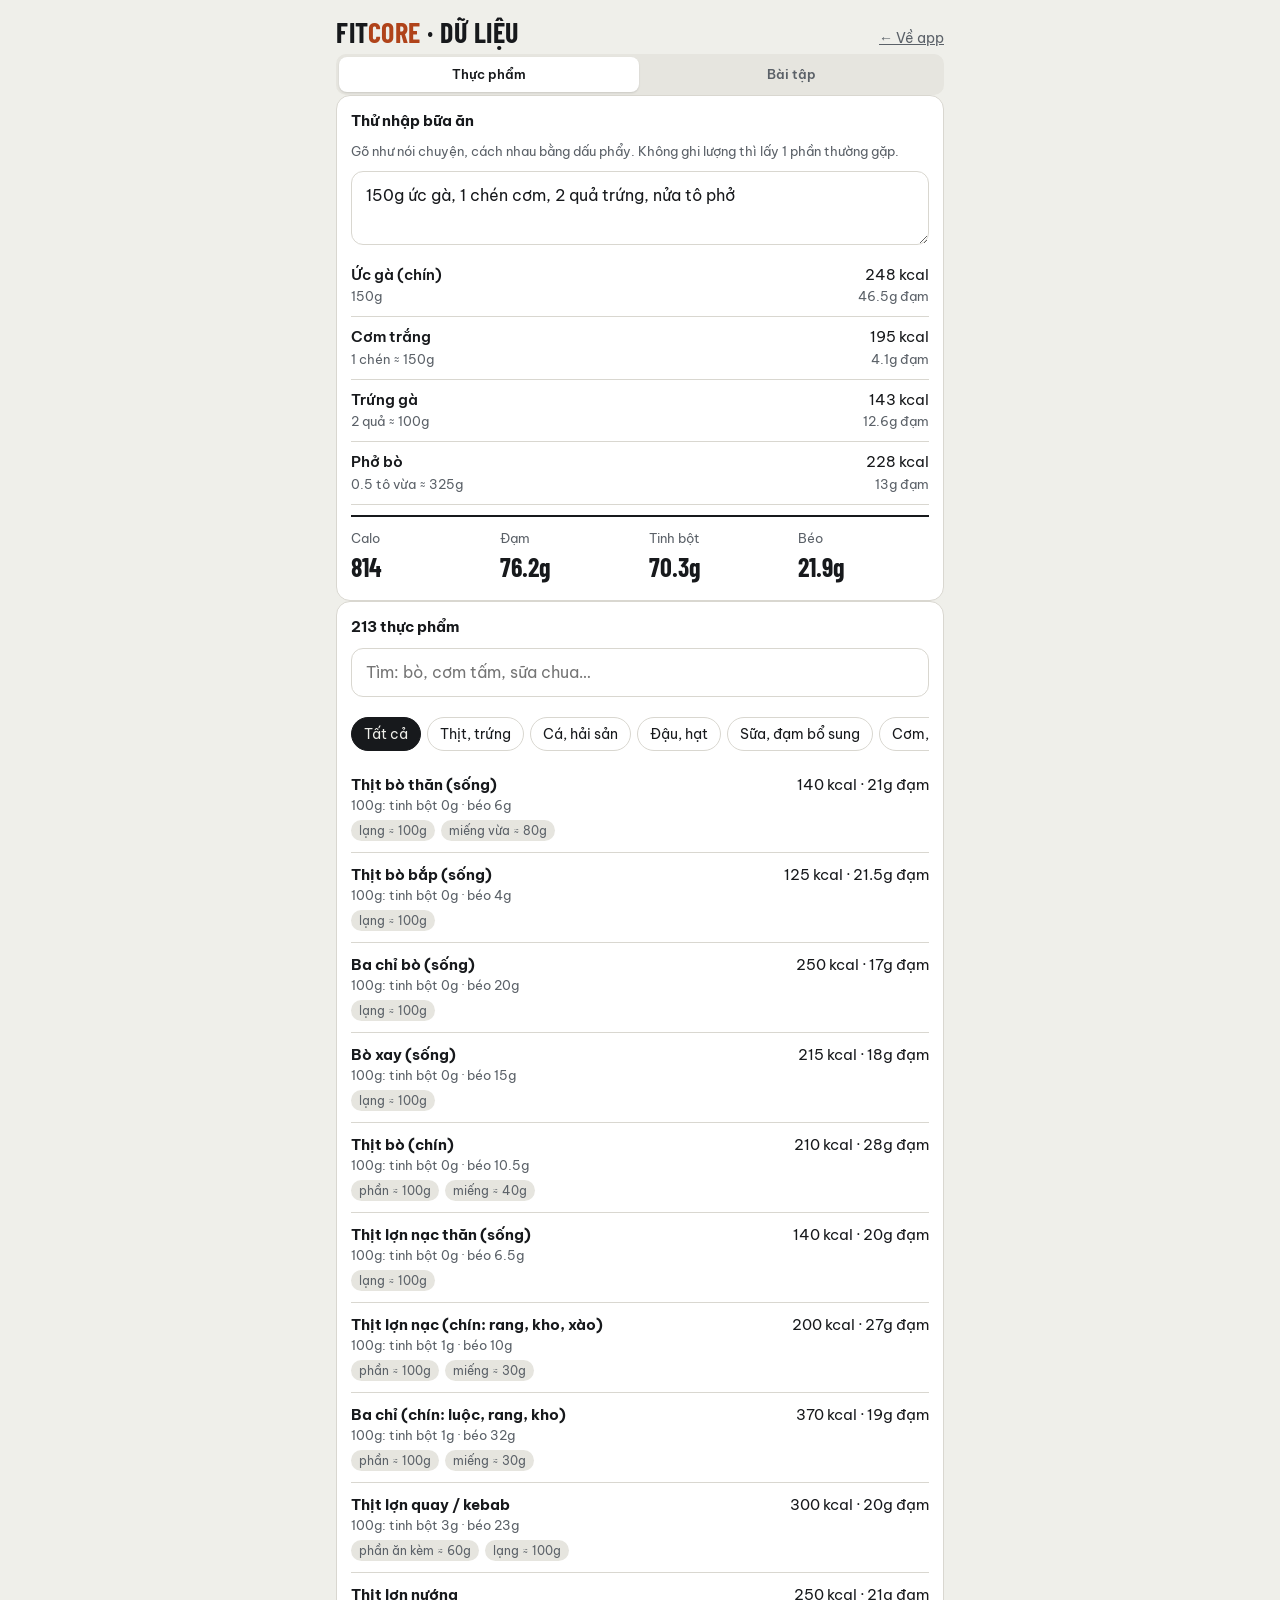
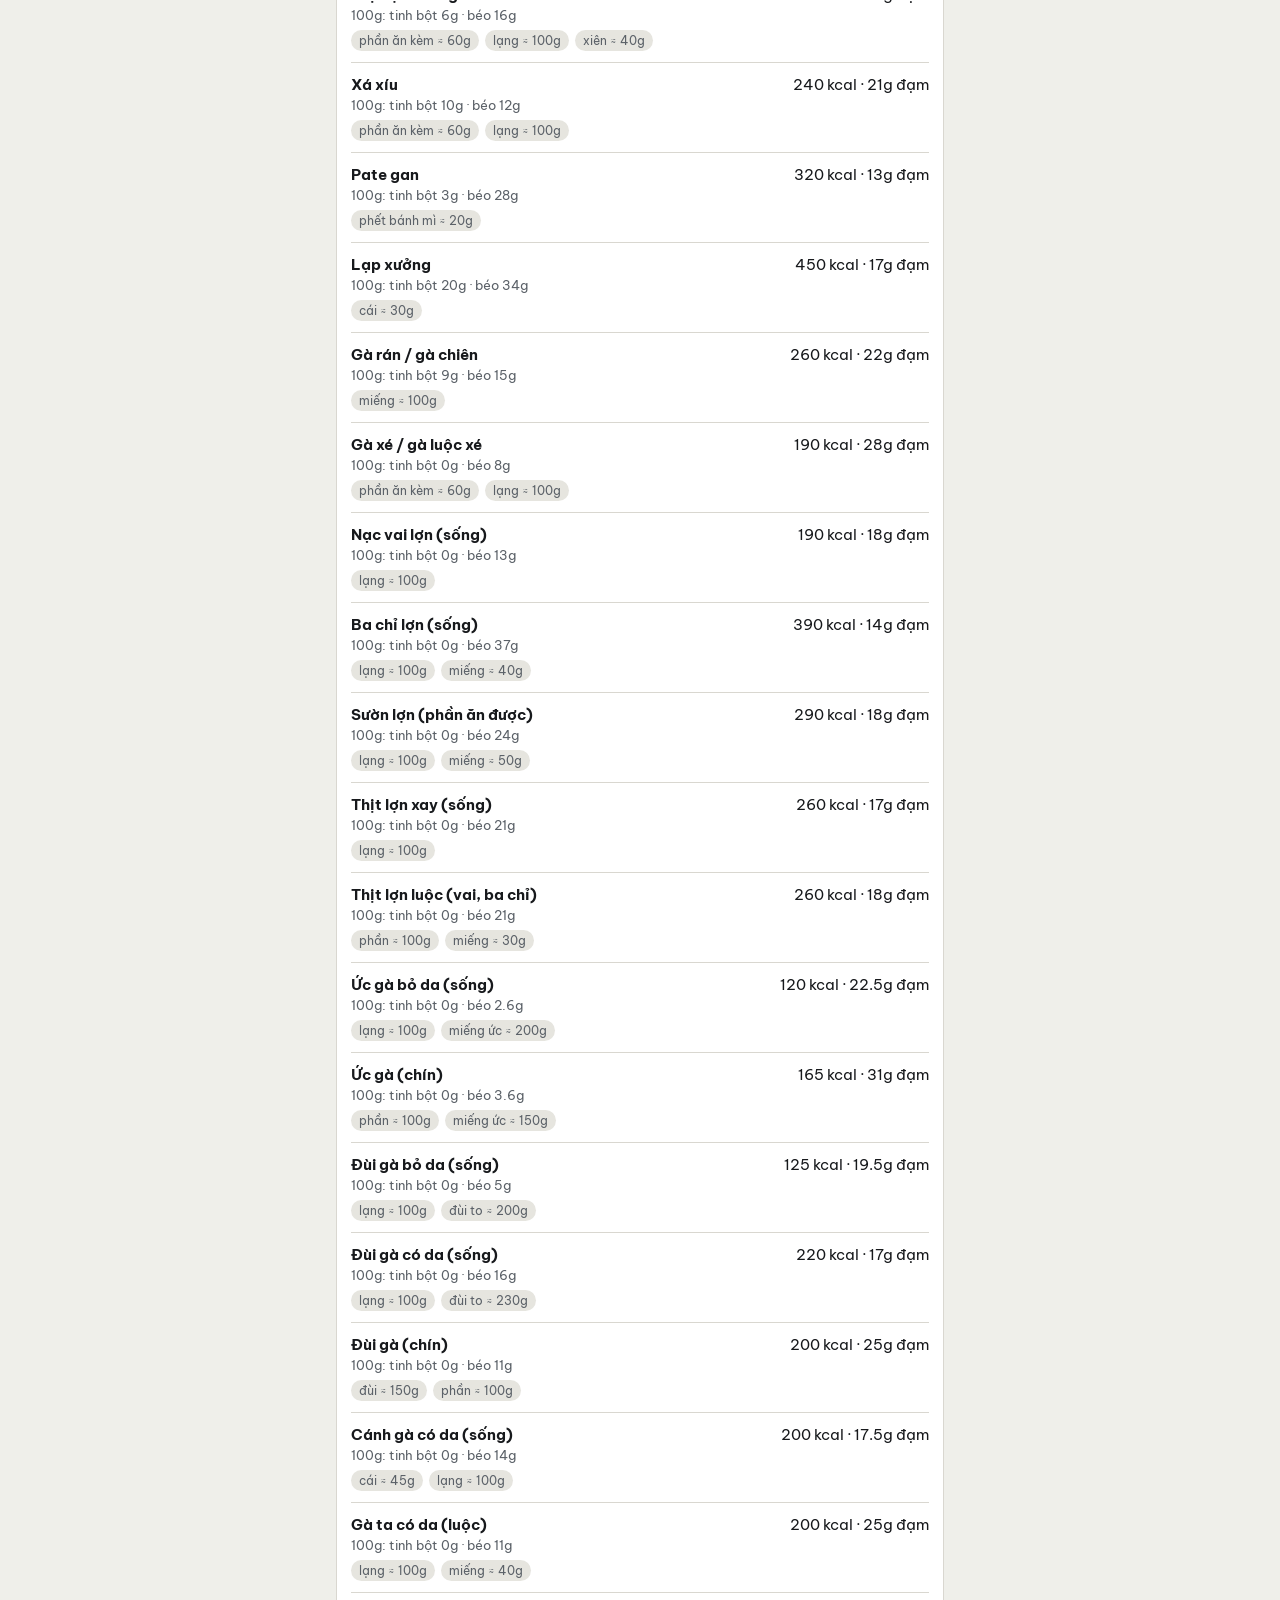
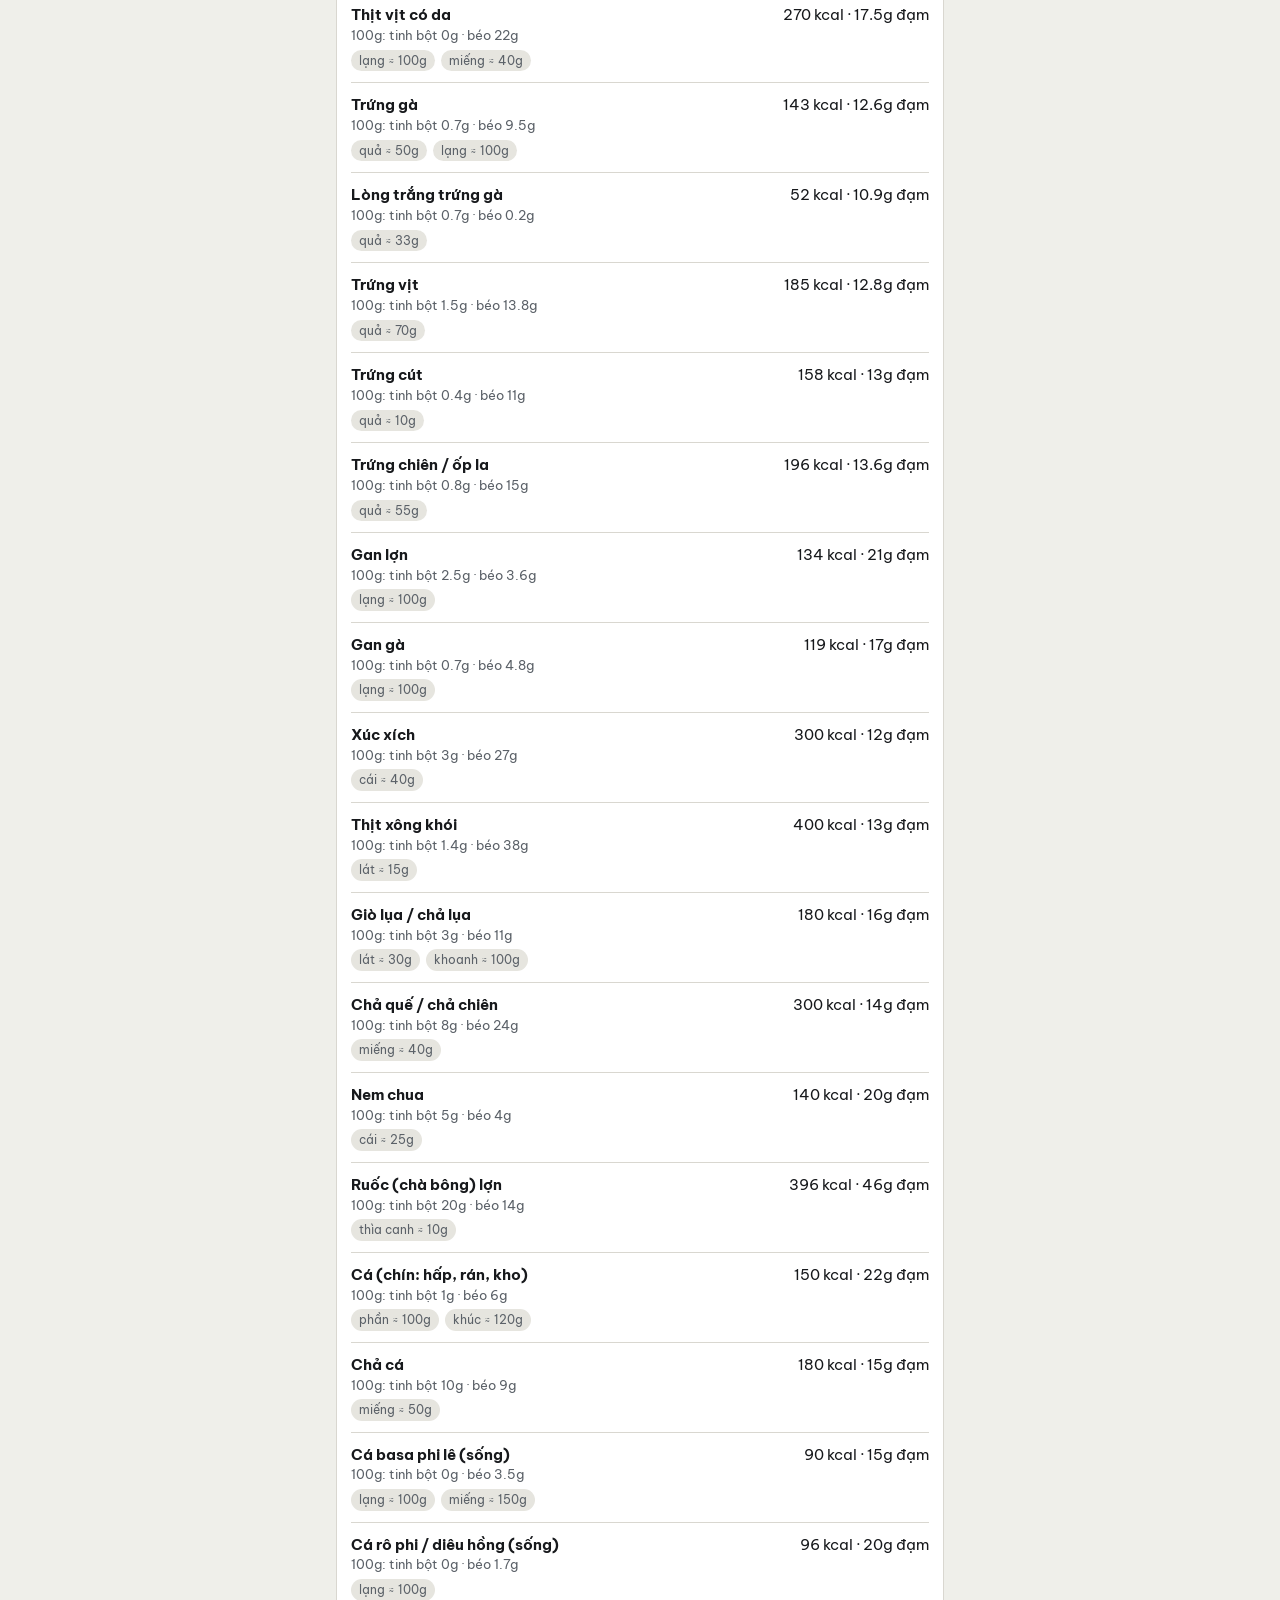
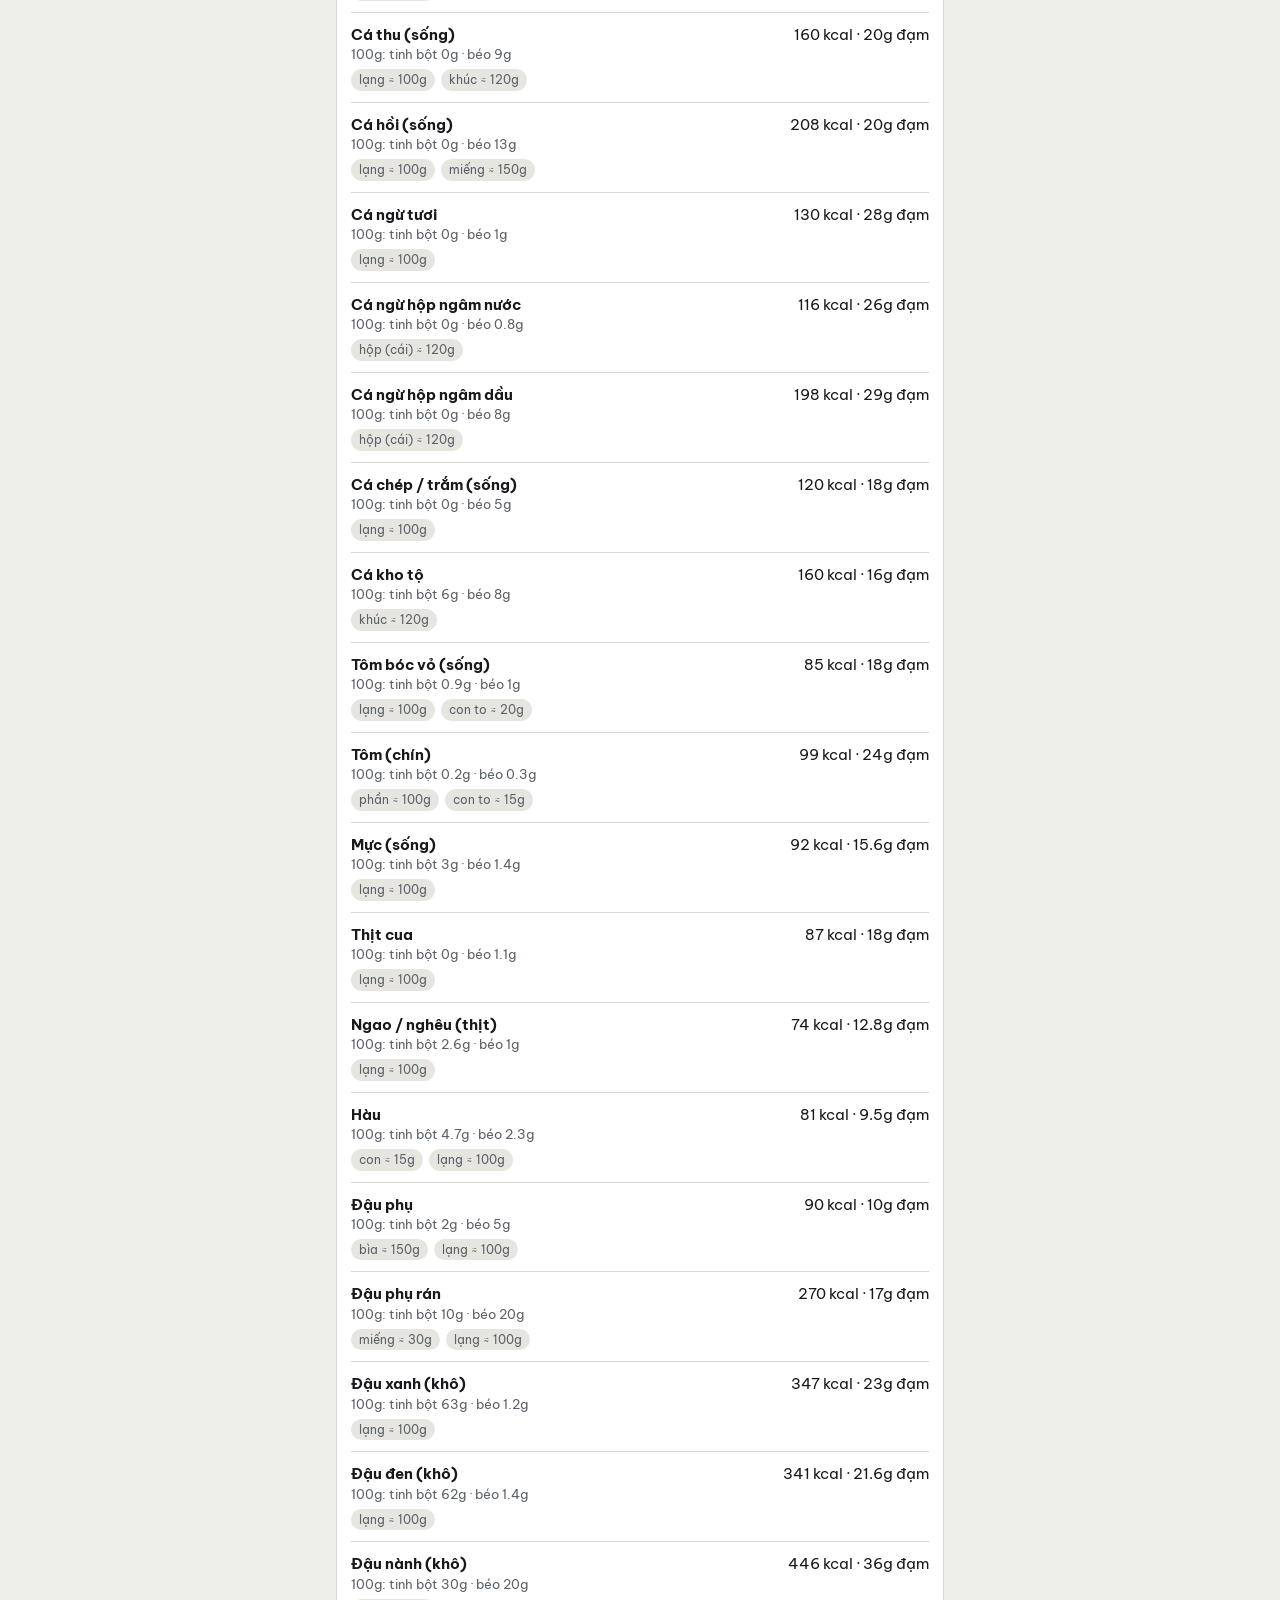
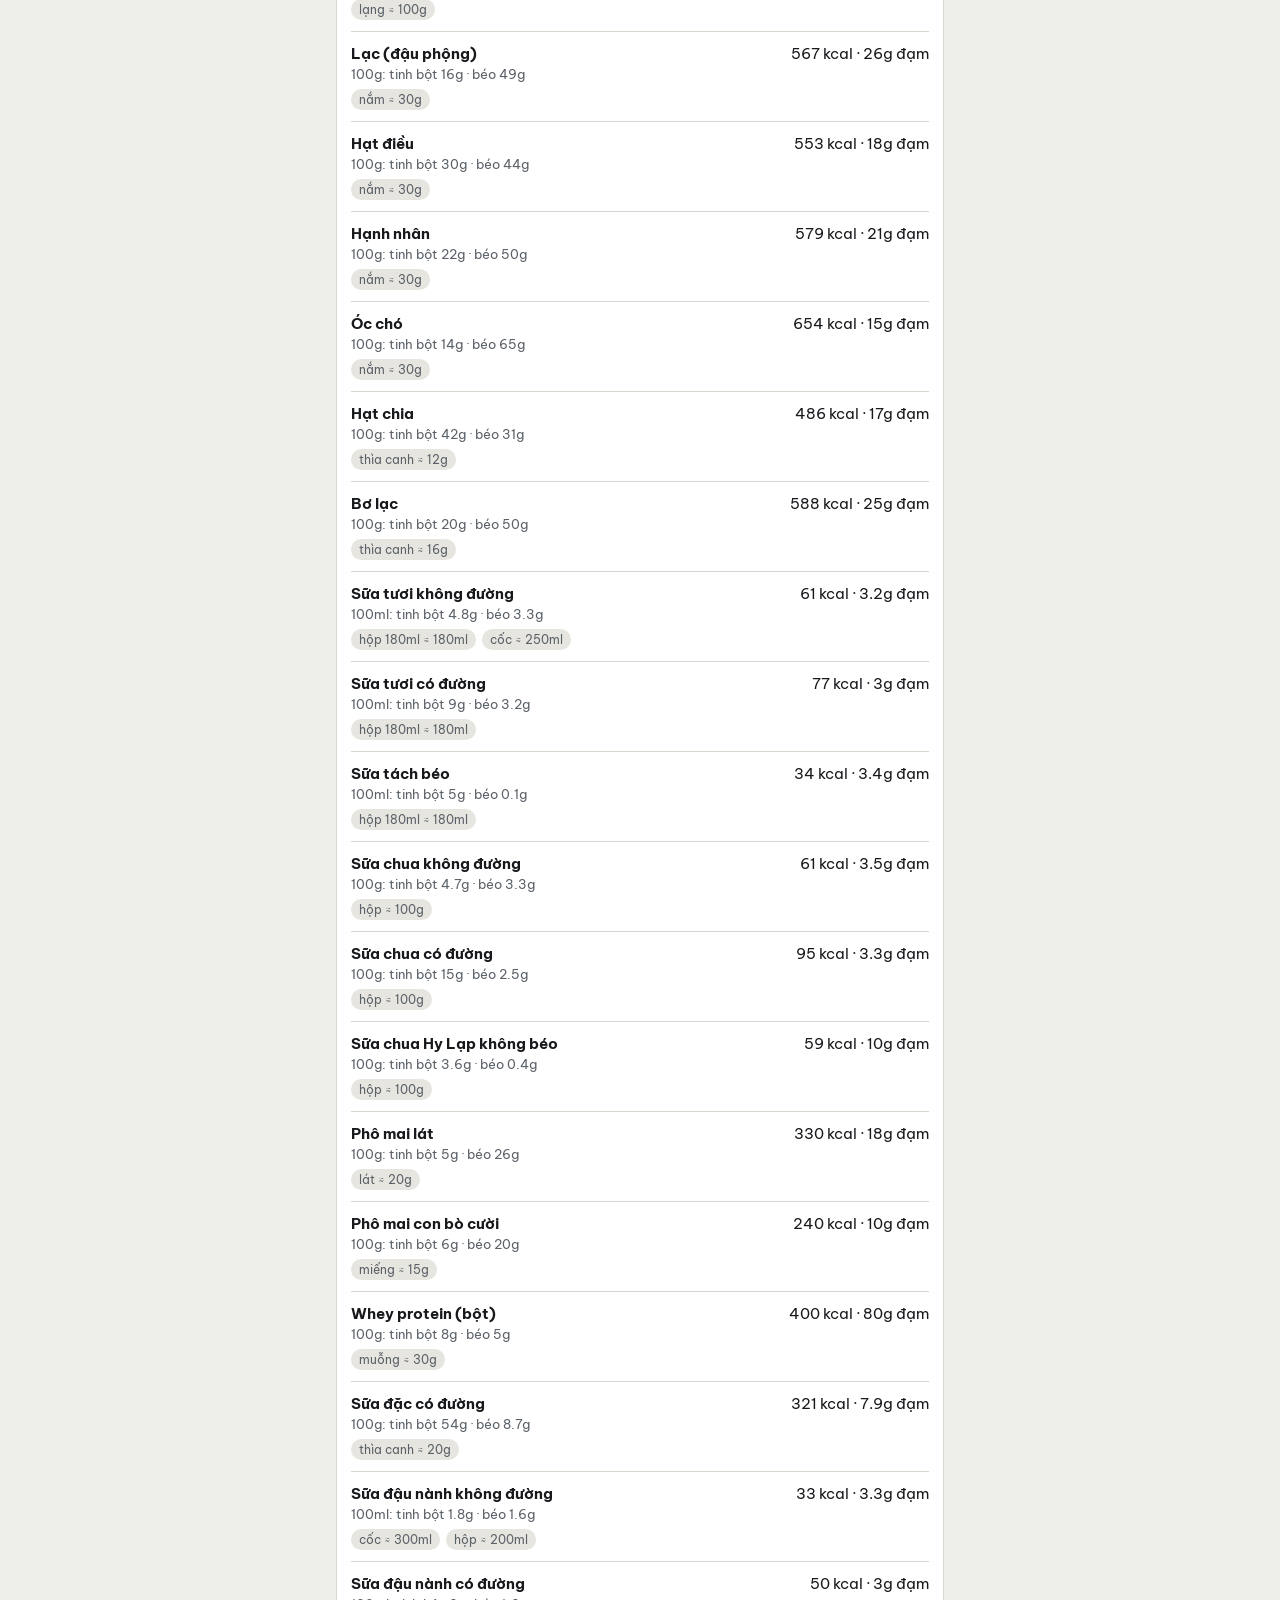
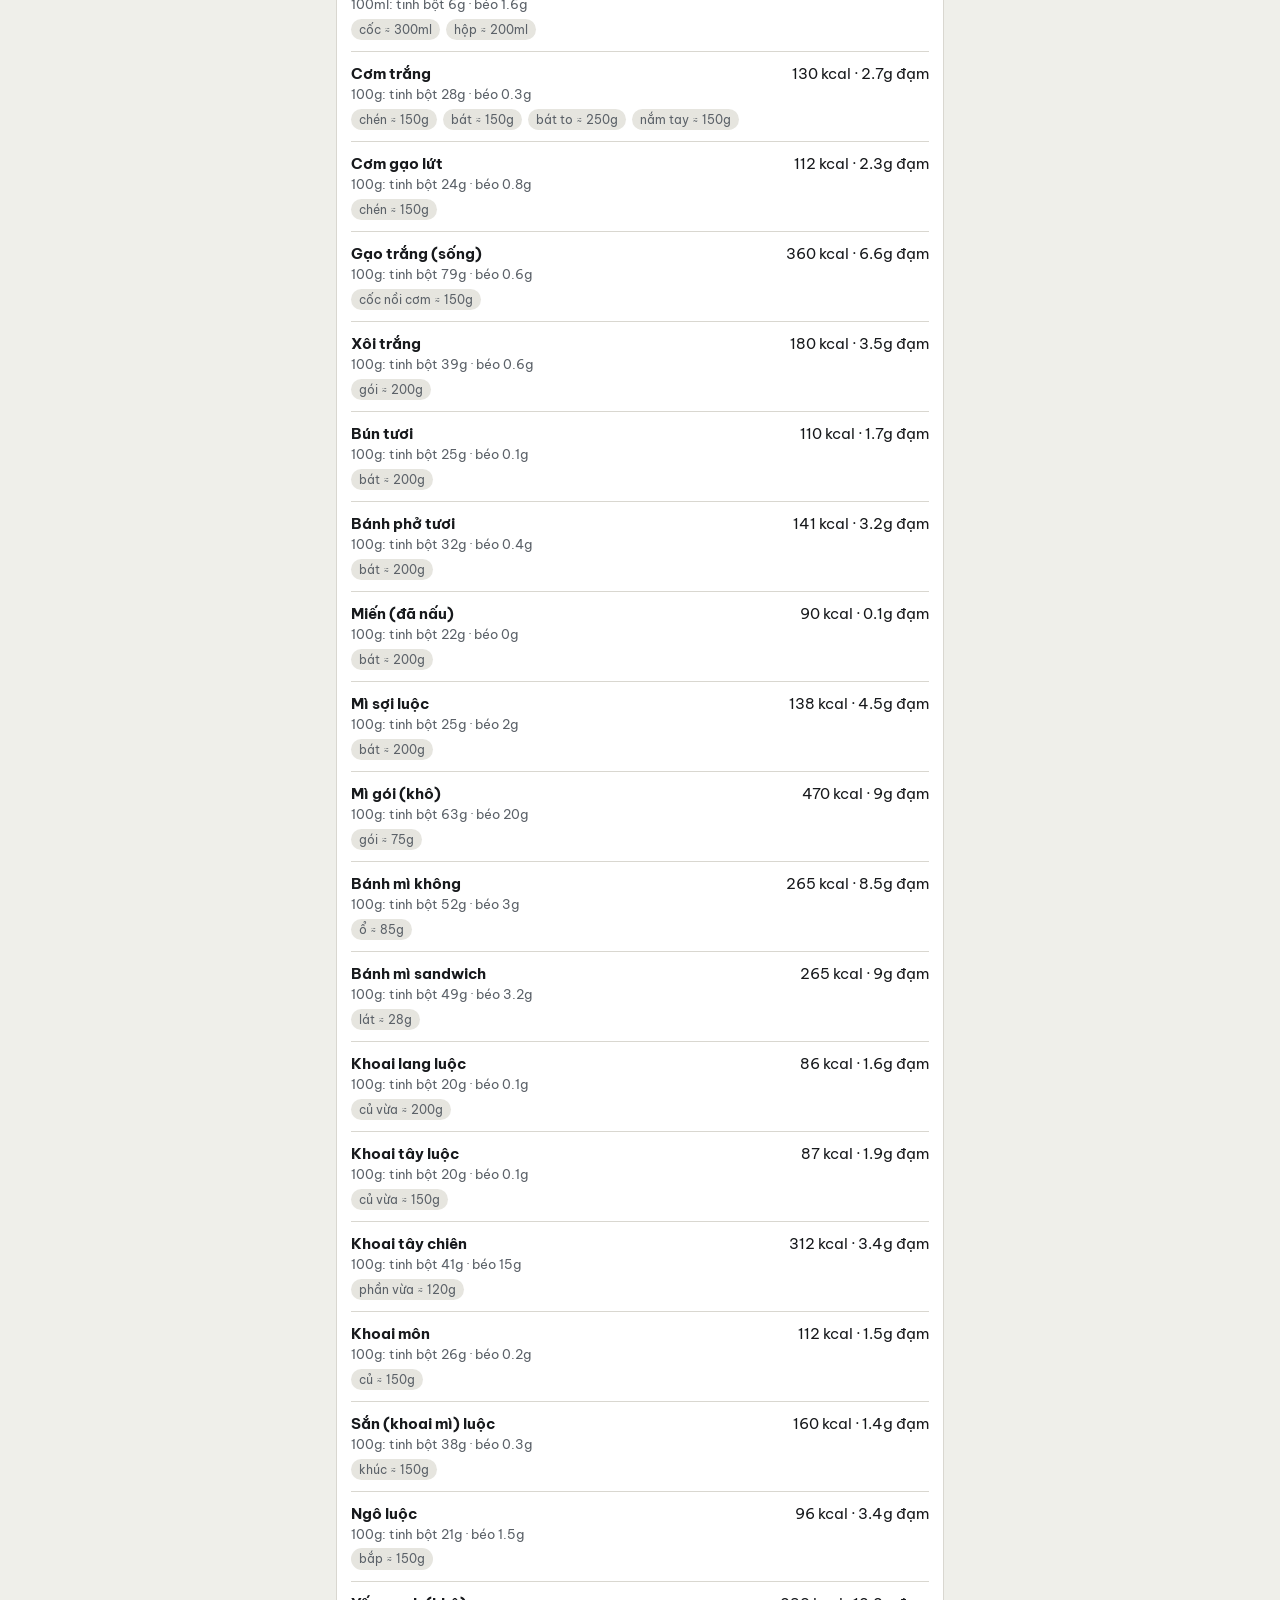
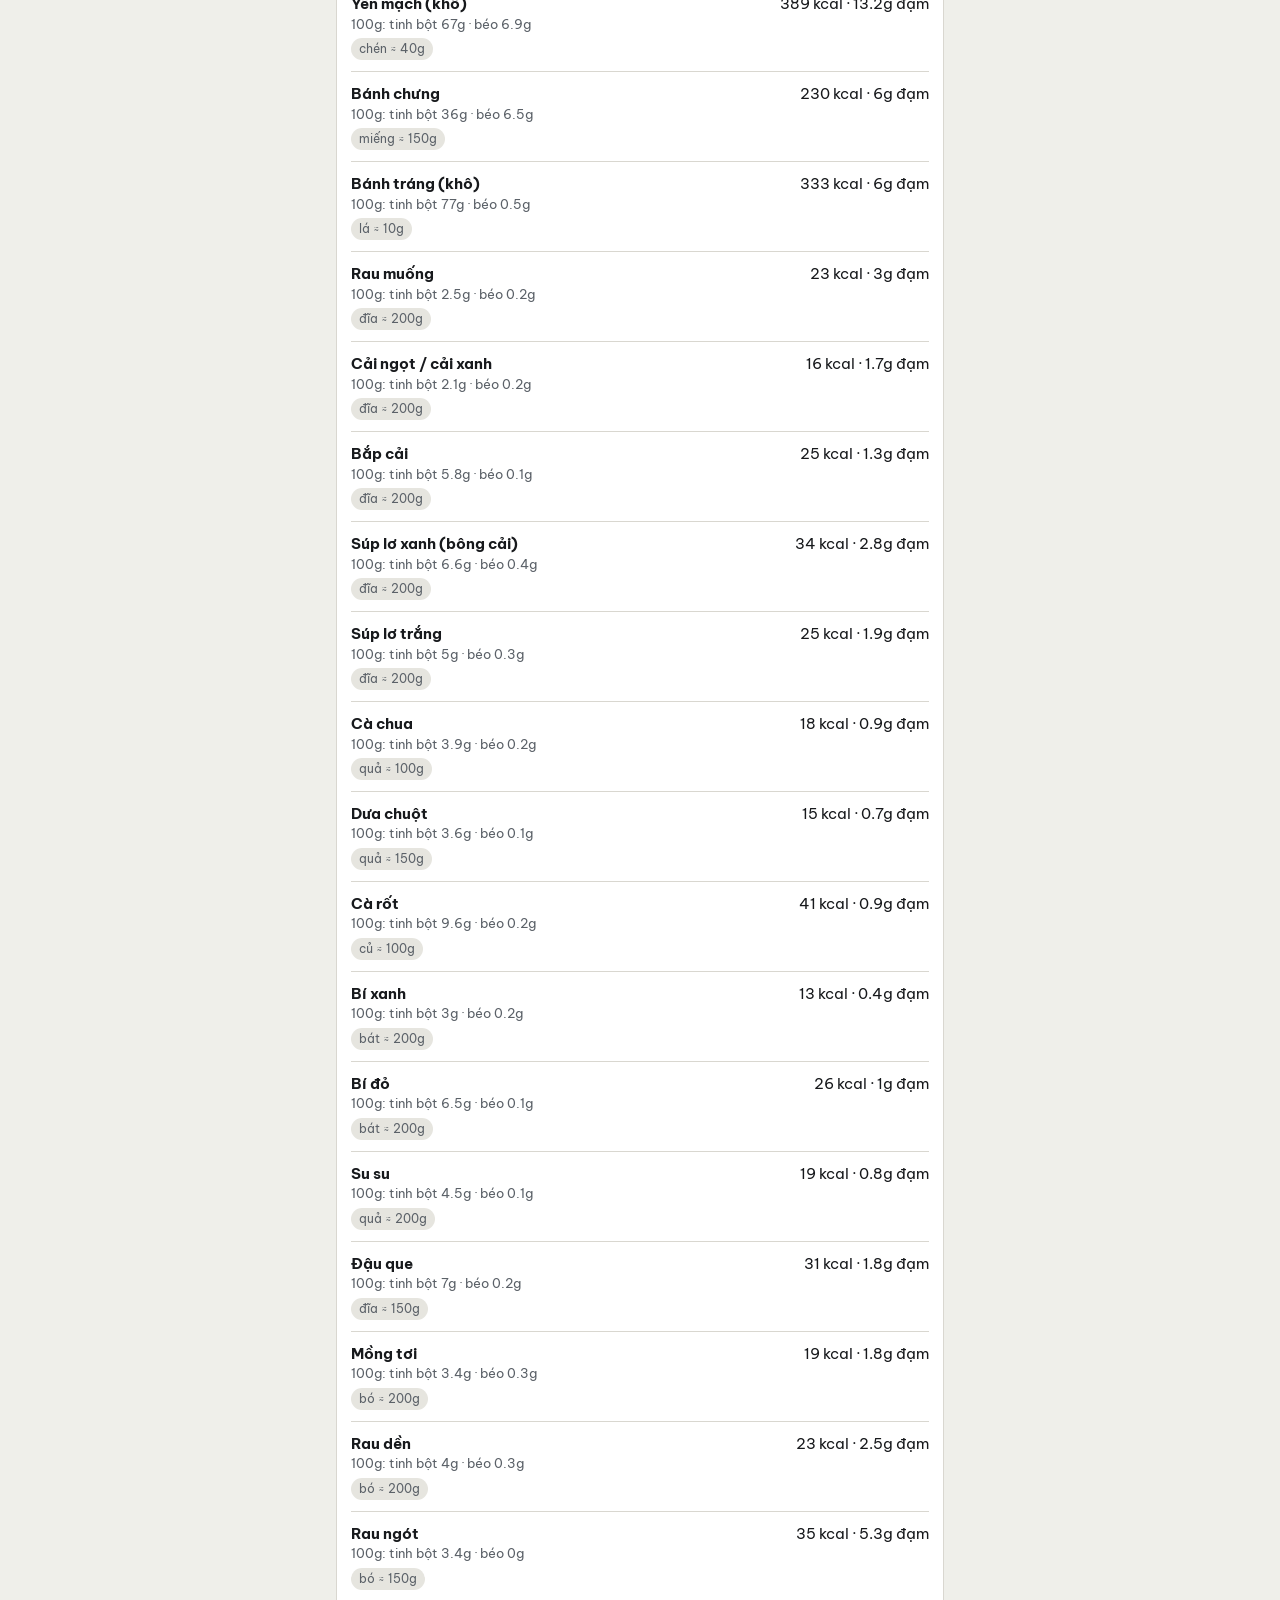
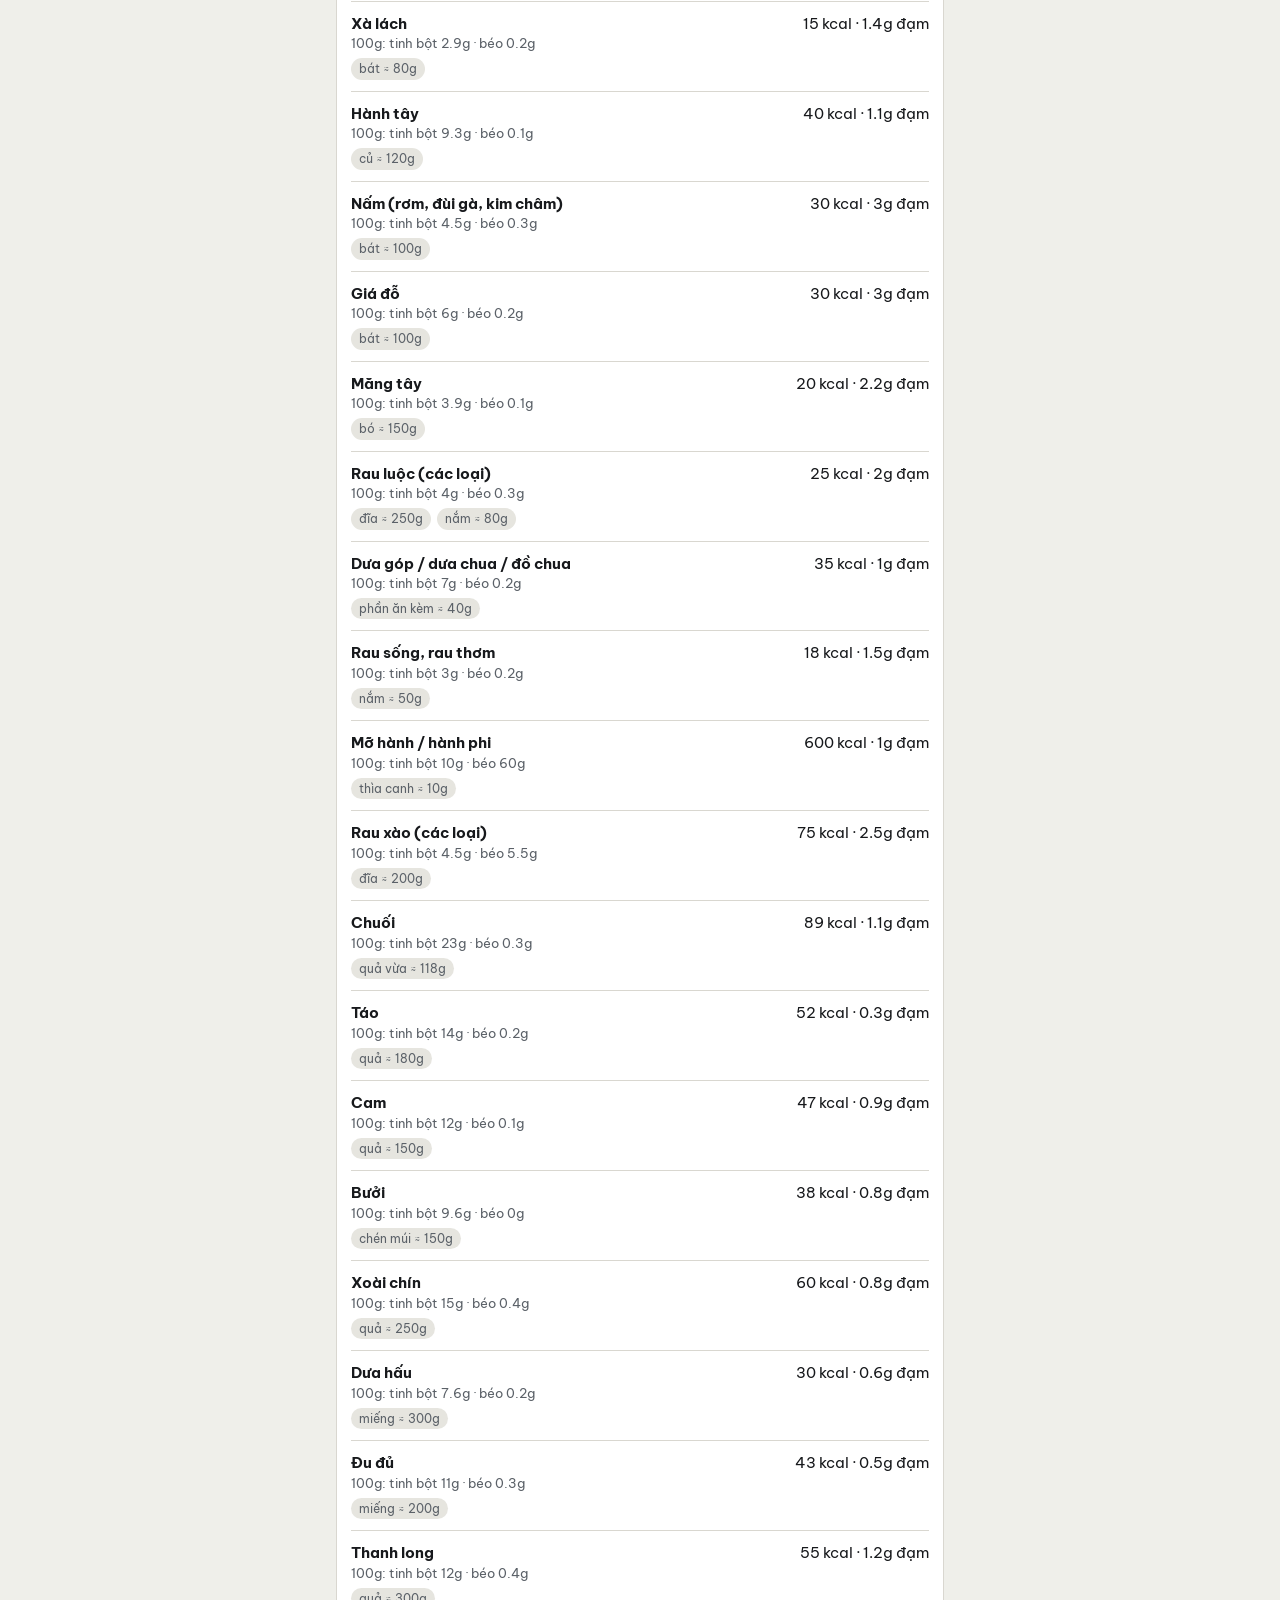
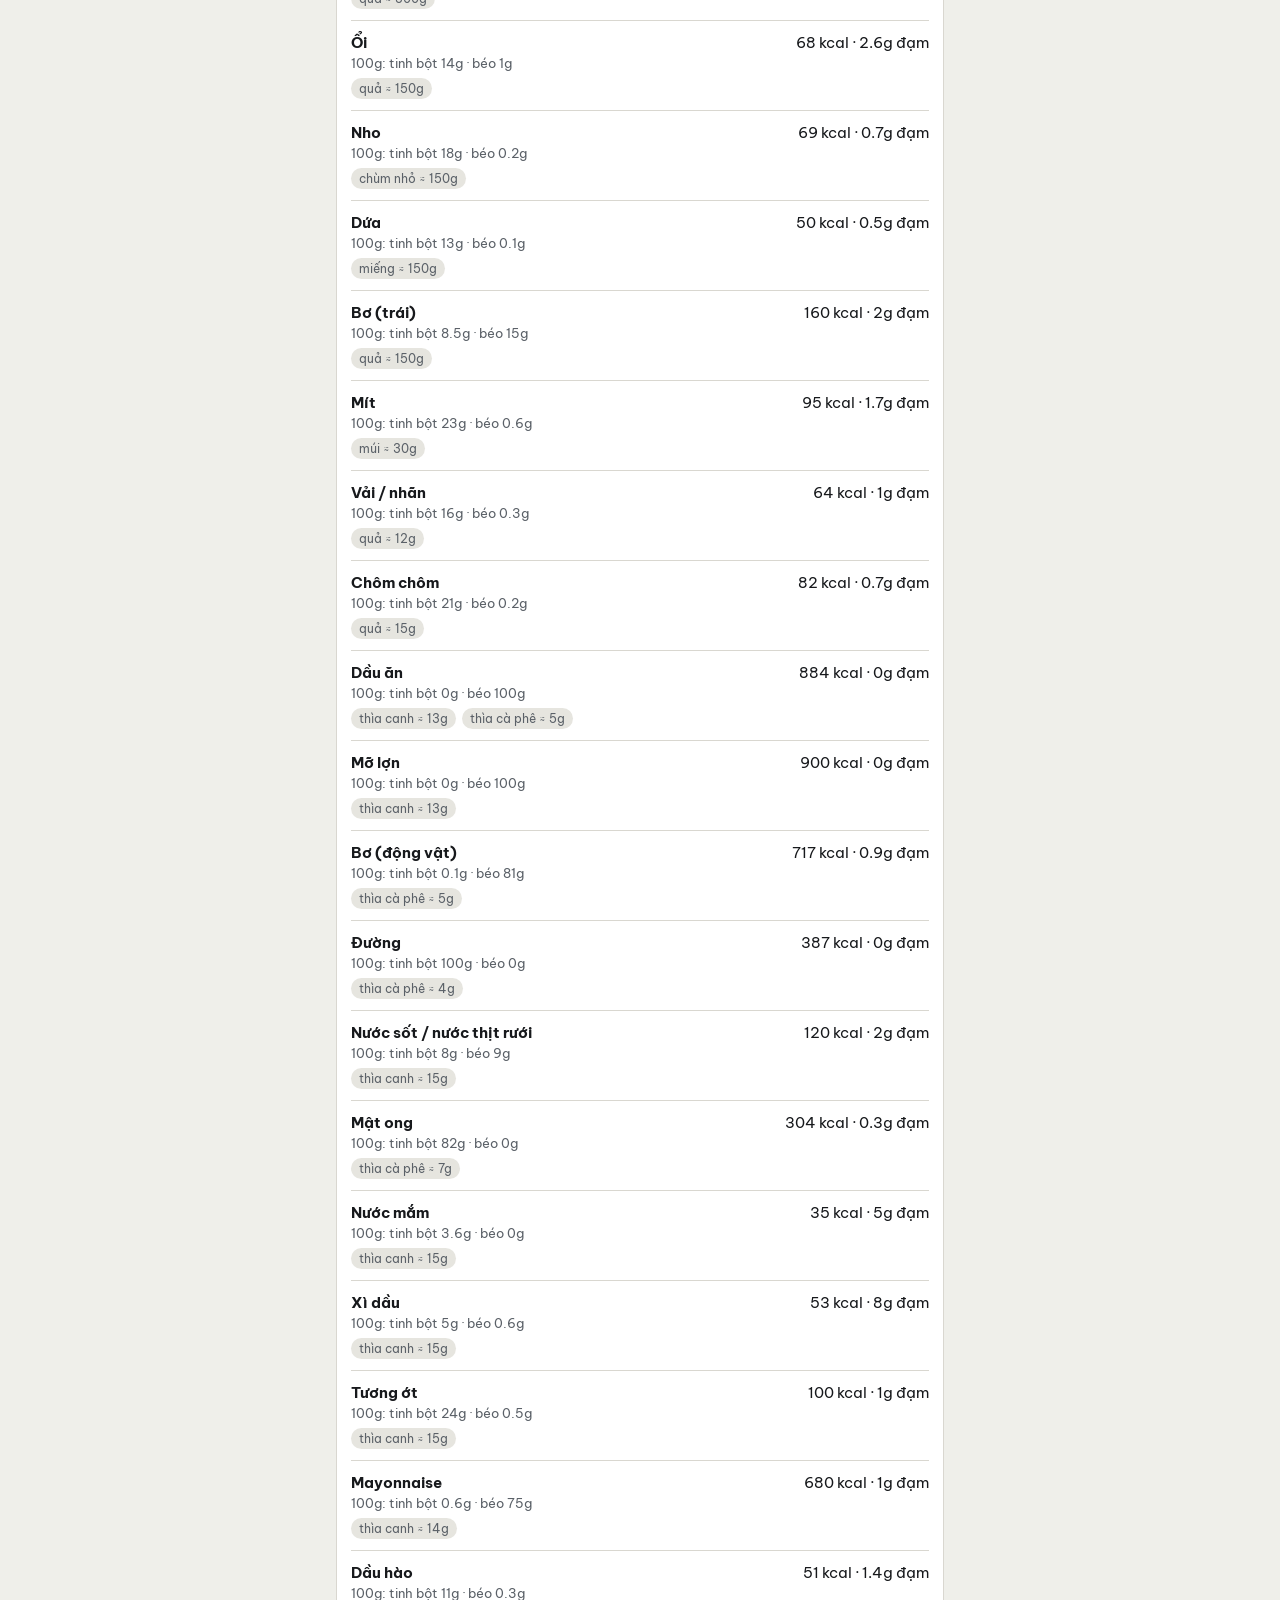
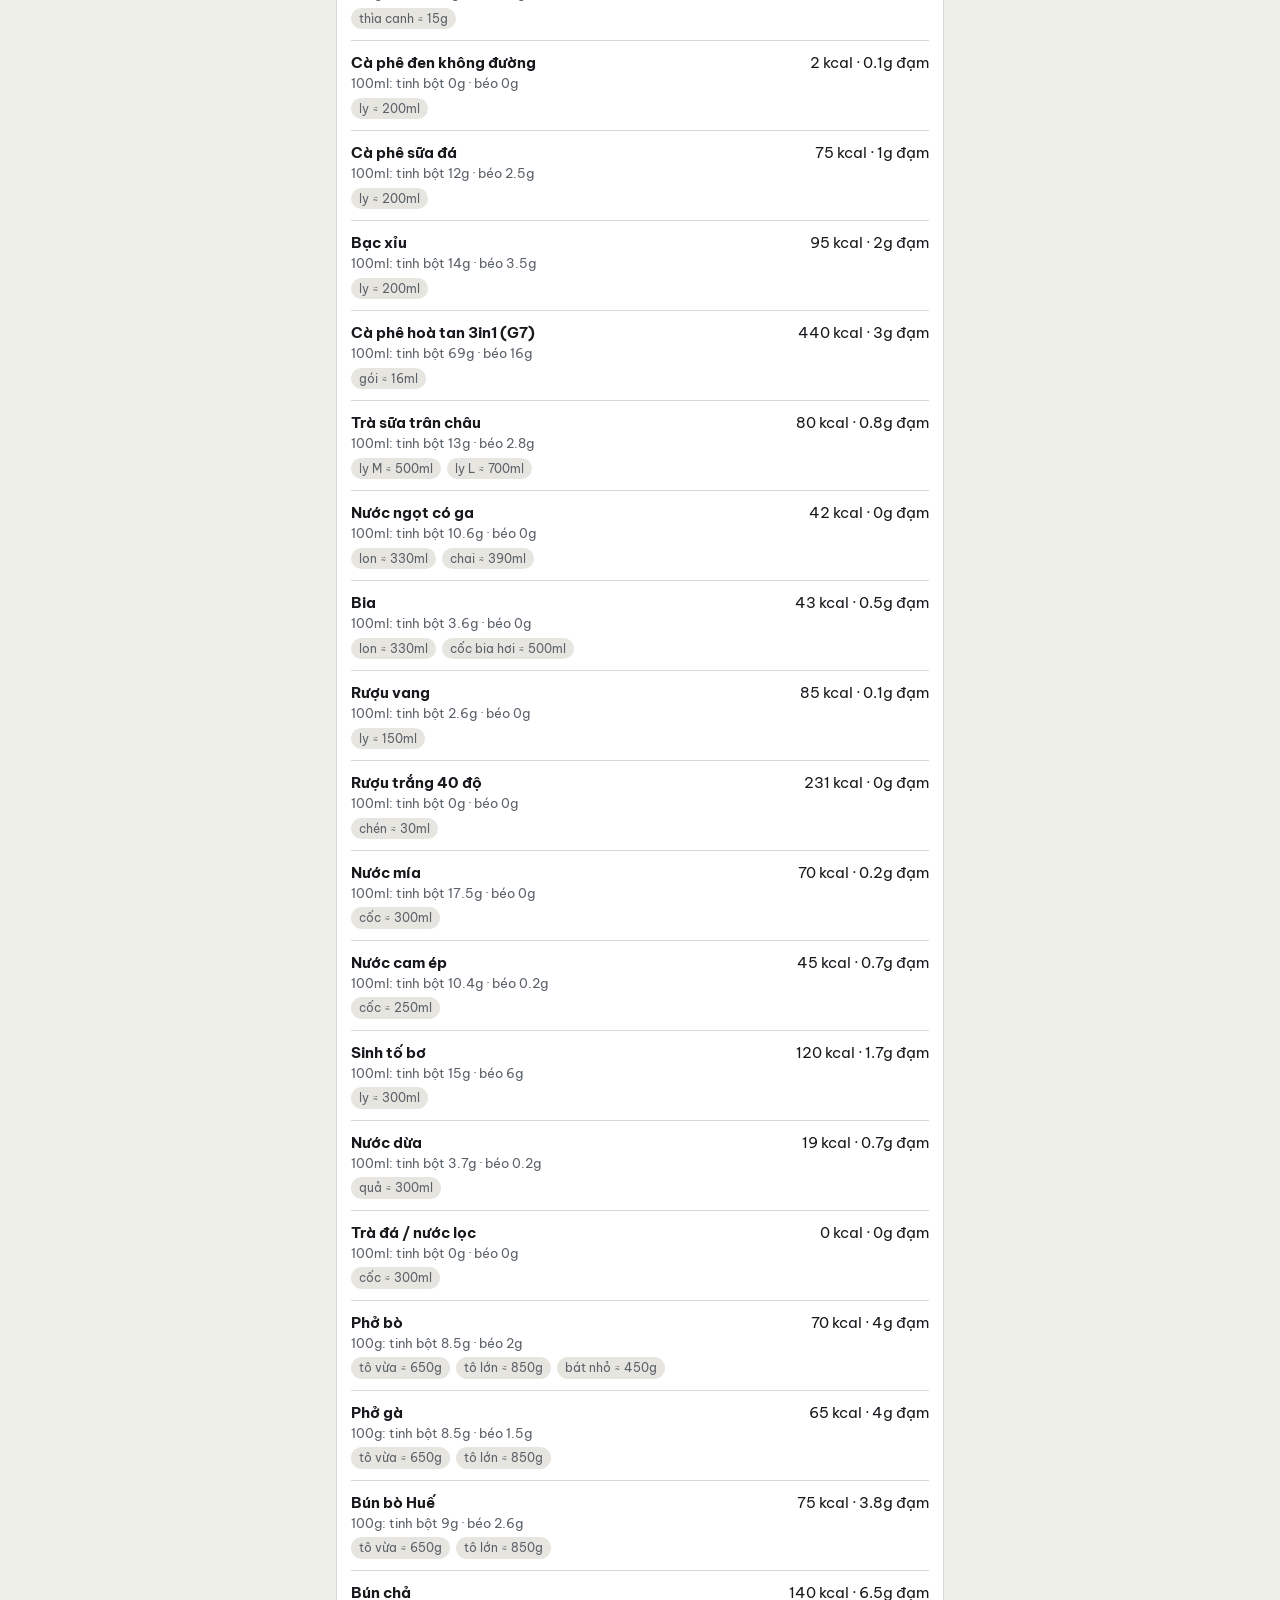
==== commit 204bdf34: "Bản 3.4: ghi bữa ăn theo từng thành phần - Mục Ăn: gõ "xôi, thịt quay, chút rau", app tra cơ sở dữ l" ====
--- a/du-lieu.html
+++ b/du-lieu.html
@@ -84,7 +84,7 @@
       '<textarea class="dbin" id="try" placeholder="' + EX_TRY + '">' + EX_TRY + '</textarea><div id="res">' + parseHtml(EX_TRY) + '</div></section>' +
       '<section class="card"><h2>' + D.FOODS.length + ' thực phẩm</h2><input class="dbin" id="q" placeholder="Tìm: bò, cơm tấm, sữa chua…" value="' + esc(q) + '">' +
       '<div class="chips2" id="grp">' + chips + '</div><div id="fl">' + foodList() + '</div>' +
-      '<p class="mut" style="margin-top:12px">Thực phẩm thô lấy gần đúng theo Bảng thành phần thực phẩm Việt Nam và USDA. Món nấu sẵn ước tính theo khẩu phần phổ biến nên có thể lệch 15–25%. Thịt cá ghi rõ sống hay chín, vì nấu chín mất nước nên 100g chín nhiều đạm hơn 100g sống.</p></section>';
+      '<p class="mut" style="margin-top:12px">Thực phẩm thô lấy gần đúng theo Bảng thành phần thực phẩm Việt Nam và USDA. Món nấu sẵn ước tính theo khẩu phần phổ biến nên có thể lệch 15–25%. Thịt cá ghi rõ sống hay chín, vì nấu chín mất nước nên 100g chín nhiều đạm hơn 100g sống. Gõ "thịt bò" sẽ lấy bản chín; muốn bản sống thì gõ thêm chữ "sống".</p></section>';
   }
 
   function renderEx() {
--- a/styles.css
+++ b/styles.css
@@ -237,3 +237,18 @@
 .card.good-b { border-color: var(--good); }
 .card.warn-b { border-color: var(--accent); }
 .cltext { font: 12px/1.5 ui-monospace, Menlo, Consolas, monospace; color: var(--fg); background: var(--surface); border: 1px solid var(--line); border-radius: 10px; padding: 10px; width: 100%; min-height: 260px; resize: vertical; }
+
+/* v3.4: ghi bữa theo thành phần */
+.qchips { display: flex; gap: 6px; overflow-x: auto; scrollbar-width: none; margin: 2px -2px 0; padding: 2px; }
+.qchips button { flex: none; border: 1px solid var(--line); background: var(--surface); color: var(--fg); border-radius: 99px; padding: 6px 11px; font-size: 13px; font-weight: 500; }
+.meal { display: flex; flex-direction: column; border: 1px solid var(--line); border-radius: 12px; background: var(--surface); padding: 0 12px; }
+.mrow { display: flex; align-items: center; gap: 10px; padding: 10px 0; border-top: 1px solid var(--line); }
+.mrow:first-child { border-top: 0; }
+.mrow .mn { flex: 1; min-width: 0; display: flex; flex-direction: column; gap: 2px; }
+.mrow .mn b { font-weight: 600; }
+.mrow .mn select { font: inherit; font-weight: 600; color: var(--fg); background: transparent; border: 0; border-bottom: 1px dashed var(--muted); padding: 0 0 1px; max-width: 100%; border-radius: 0; }
+.mrow .s { font-size: 12px; color: var(--muted); font-variant-numeric: tabular-nums; }
+.mrow .k { text-align: right; min-width: 64px; font-variant-numeric: tabular-nums; }
+.mrow .k b { display: block; }
+.mrow .k span { font-size: 12px; color: var(--accent-ink); font-weight: 600; }
+.mrow.miss { color: var(--accent-ink); font-size: 14px; }
